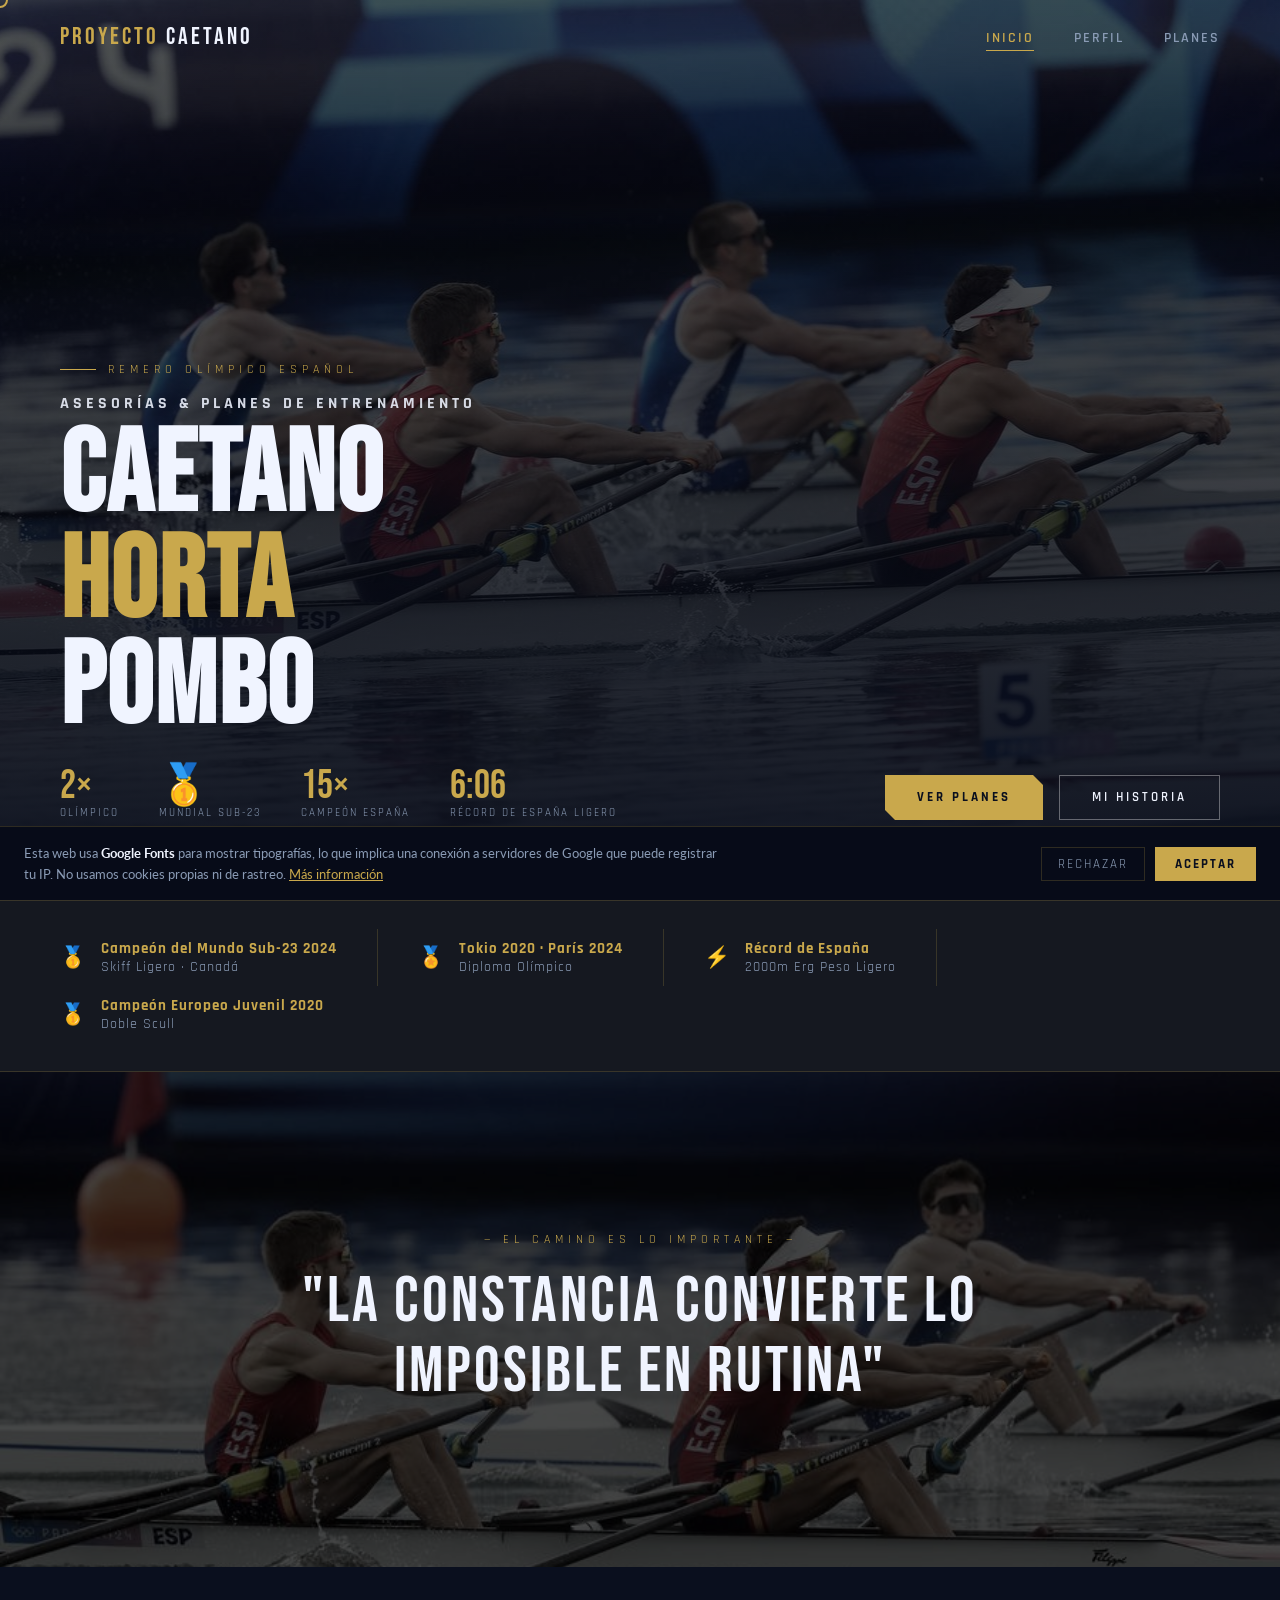
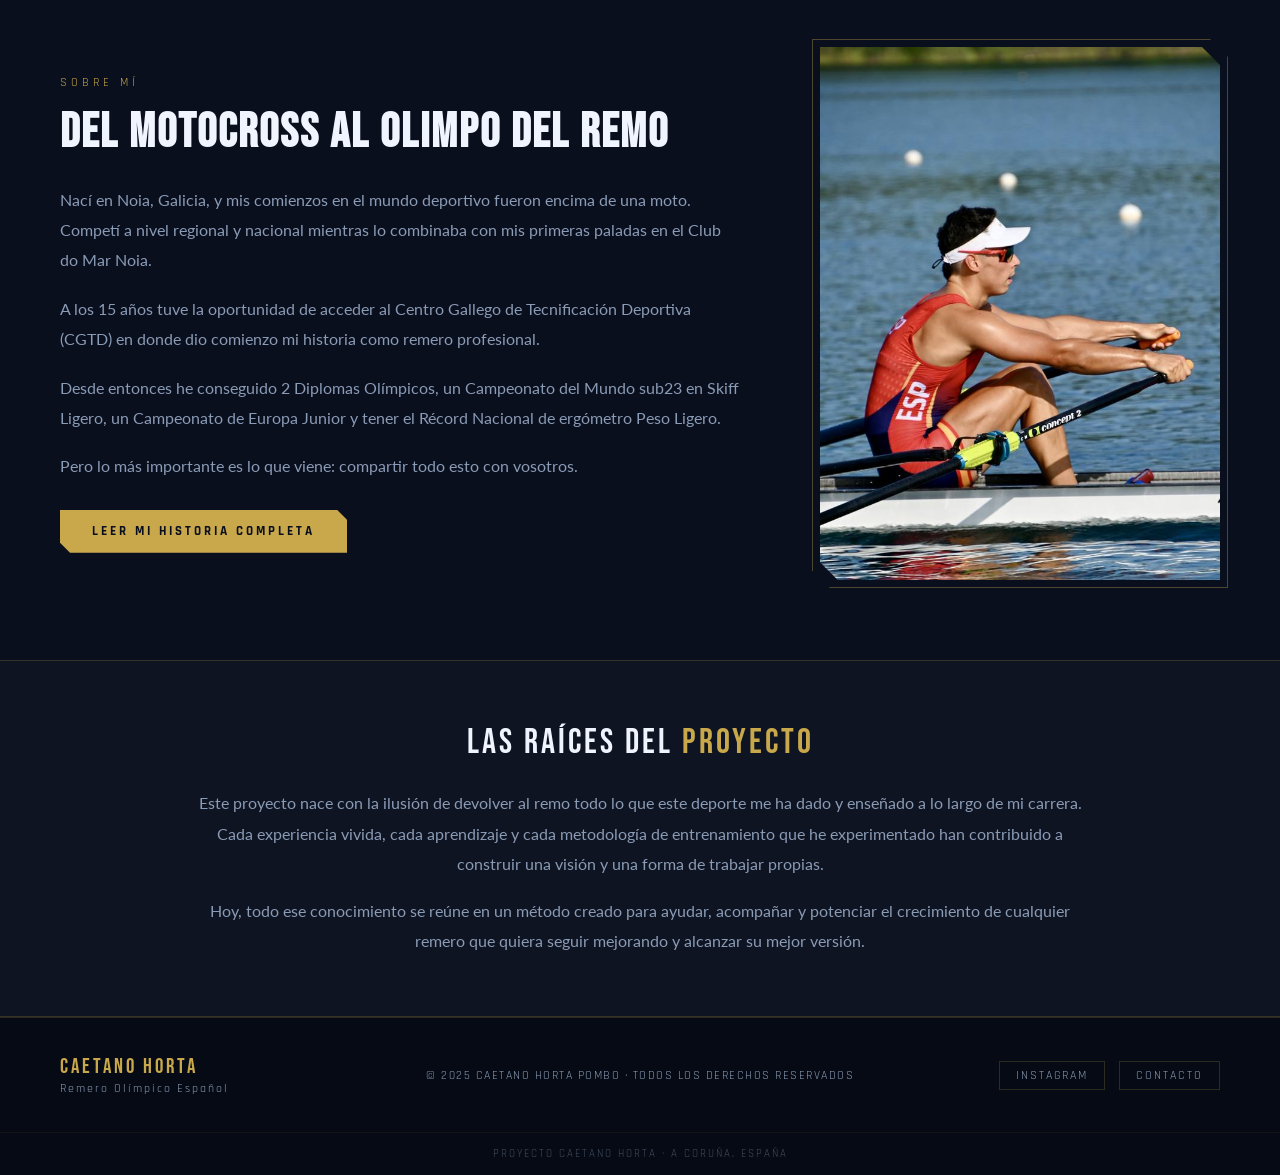
==== index.html @ f9404005 ""listo"" ====
<!DOCTYPE html>
<html lang="es">
<head>
<meta charset="UTF-8">
<meta name="viewport" content="width=device-width, initial-scale=1.0">
<title>Caetano Horta Pombo | Remero Olímpico</title>
<meta name="description" content="Caetano Horta Pombo, remero olímpico. Asesorías técnicas y planes de entrenamiento de remo personalizados, adaptados a tu nivel y a tus objetivos.">
<!-- ICONO / FAVICON -->
<link rel="icon" type="image/png" sizes="512x512" href="/icono.png">
<link rel="icon" type="image/png" sizes="64x64" href="[data-uri]">
<link rel="apple-touch-icon" sizes="180x180" href="[data-uri]">
<meta name="theme-color" content="#0a0f1e">
<!-- Vista previa al compartir el enlace (WhatsApp, Instagram, etc.) -->
<meta property="og:type" content="website">
<meta property="og:title" content="Caetano Horta Pombo | Remero Olímpico">
<meta property="og:description" content="Caetano Horta Pombo, remero olímpico. Asesorías técnicas y planes de entrenamiento de remo personalizados, adaptados a tu nivel y a tus objetivos.">
<meta property="og:url" content="https://proyectocaetano.com/">
<meta property="og:image" content="https://proyectocaetano.com/icono.png">
<meta name="twitter:card" content="summary">
<meta name="twitter:image" content="https://proyectocaetano.com/icono.png">
<link href="https://fonts.googleapis.com/css2?family=Bebas+Neue&family=Rajdhani:wght@300;400;500;600;700&family=Lato:wght@300;400;700&display=swap" rel="stylesheet">
<style>
  :root {
    --navy: #0a0f1e;
    --gold: #c9a84c;
    --gold-light: #e8c97a;
    --white: #f0f4ff;
    --muted: #8a9bb5;
    --card: rgba(255,255,255,0.04);
    --border: rgba(201,168,76,0.2);
  }
  * { margin:0; padding:0; box-sizing:border-box; }
  html { scroll-behavior:smooth; }
  body { background:var(--navy); color:var(--white); font-family:'Lato',sans-serif; overflow-x:hidden; cursor:none; }

   /* ── cursor ── */
  #cursor {
    width:16px; height:16px;
    border:2px solid var(--gold); border-radius:50%;
    position:fixed; top:0; left:0; pointer-events:none;
    transition:transform .15s ease; z-index:9999;
    transform:translate(-50%,-50%);
  }

  /* ══ NAV ══ */ 
  nav {
    position:fixed; top:0; width:100%; z-index:1000;
    padding:22px 60px;
    display:flex; align-items:center; justify-content:space-between ;
    background:transparent;
    transition:background .4s, padding .3s;
  }
  nav.scrolled {
    background:rgba(10,15,30,.97);
    padding:14px 60px;
    border-bottom:1px solid var(--border);
    backdrop-filter:blur(10px);
  }
  .logo {
    font-family:'Bebas Neue',sans-serif; font-size:1.5rem;
    letter-spacing:3px; color:var(--gold); text-decoration:none; cursor:none;
  }
  .logo span { color:var(--white); }

  /* desktop links */
  .nav-links { display:flex; gap:40px; list-style:none; }
  .nav-links a {
    color:var(--muted); text-decoration:none;
    font-family:'Rajdhani',sans-serif; font-size:.85rem;
    font-weight:600; letter-spacing:2px; text-transform:uppercase;
    transition:color .3s; position:relative; cursor:none;
  }
  .nav-links a::after {
    content:''; position:absolute; bottom:-4px; left:0;
    width:0; height:1px; background:var(--gold); transition:width .3s;
  }
  .nav-links a:hover, .nav-links a.active { color:var(--gold); }
  .nav-links a:hover::after, .nav-links a.active::after { width:100%; }

  /* hamburger button */
  .hamburger {
    display:none; flex-direction:column; gap:5px;
    background:none; border:2px solid rgba(201,168,76,.4); border-radius:8px;
    cursor:pointer; padding:8px 9px; z-index:1001; transition:border-color .3s;
  }
  .hamburger:active { border-color:var(--gold); }
  .hamburger span {
    display:block; width:22px; height:2px;
    background:var(--gold); border-radius:2px;
    transition:all .3s ease;
  }
  .hamburger.open span:nth-child(1) { transform:rotate(45deg) translate(5px,5px); }
  .hamburger.open span:nth-child(2) { opacity:0; }
  .hamburger.open span:nth-child(3) { transform:rotate(-45deg) translate(5px,-5px); }

  /* mobile menu */
  /* mobile menu — slides in from right */
  .mobile-menu {
    display:block;
    position:fixed; top:0; right:0; bottom:0; width:75%; max-width:300px;
    z-index:999; background:rgba(8,12,24,.98); backdrop-filter:blur(12px);
    padding:90px 36px 40px;
    transform:translateX(100%); transition:transform .35s cubic-bezier(.4,0,.2,1);
    border-left:1px solid var(--border);
    display:flex; flex-direction:column; align-items:flex-start; justify-content:center; gap:10px;
  }
  .mobile-menu.open { transform:translateX(0); }
  .mobile-overlay {
    display:none; position:fixed; inset:0; z-index:998;
    background:rgba(0,0,0,.55); backdrop-filter:blur(2px);
  }
  .mobile-overlay.open { display:block; }
  .mobile-menu a {
    color:var(--muted); text-decoration:none;
    font-family:"Bebas Neue",sans-serif; font-size:2rem;
    letter-spacing:4px; transition:color .2s, transform .2s; cursor:auto;
    border-bottom:1px solid var(--border); width:100%; padding:14px 0;
  }
  .mobile-menu a:hover, .mobile-menu a.active { color:var(--gold); transform:translateX(6px); }
  /* ── PAGES ── */
  .page { display:none; }
  .page.active { display:block; }

  /* ══ HOME ══ */
  .hero-section {
    height:100vh; min-height:600px; position:relative;
    display:flex; align-items:flex-end; overflow:hidden;
  }
  .hero-bg {
    position:absolute; inset:0;
    background-image:url('[data-uri]');
    background-size:cover; background-position:center 40%;
    filter:brightness(.38) saturate(.7);
    animation:slow-zoom 18s ease-in-out infinite alternate;
  }
  @keyframes slow-zoom {
    from { transform:scale(1); } to { transform:scale(1.06); }
  }
  .hero-overlay {
    position:absolute; inset:0;
    background:linear-gradient(to top,rgba(10,15,30,.95) 0%,rgba(10,15,30,.35) 55%,rgba(10,15,30,.15) 100%);
  }
  .hero-content {
    position:relative; z-index:2; padding:0 60px 80px; width:100%;
    animation:fade-up 1s ease both;
  }
  @keyframes fade-up {
    from { opacity:0; transform:translateY(40px); } to { opacity:1; transform:translateY(0); }
  }
  .hero-label {
    font-family:'Rajdhani',sans-serif; font-size:.75rem;
    letter-spacing:5px; color:var(--gold); text-transform:uppercase;
    margin-bottom:16px; display:flex; align-items:center; gap:12px;
  }
  .hero-label::before { content:''; display:inline-block; width:36px; height:1px; background:var(--gold); }
  .hero-service-tag { font-family:'Rajdhani',sans-serif; font-size:1rem; letter-spacing:4px; color:var(--white); text-transform:uppercase; font-weight:700; margin-bottom:10px; opacity:.88; display:block; }
  h1.hero-name {
    font-family:'Bebas Neue',sans-serif;
    font-size:clamp(3.5rem,9vw,8rem); line-height:.92;
    letter-spacing:2px; color:var(--white); margin-bottom:24px;
  }
  h1.hero-name .gold { color:var(--gold); }
  .hero-bottom {
    display:flex; align-items:flex-end; justify-content:space-between;
    flex-wrap:wrap; gap:30px;
  }
  .hero-stats { display:flex; gap:40px; flex-wrap:wrap; }
  .stat-item { text-align:left; }
  .stat-num { font-family:'Bebas Neue',sans-serif; font-size:2.5rem; color:var(--gold); line-height:1; }
  .stat-label { font-family:'Rajdhani',sans-serif; font-size:.7rem; letter-spacing:2px; color:var(--muted); text-transform:uppercase; }
  .hero-btns { display:flex; gap:16px; flex-shrink:0; animation:fade-up 1s ease .3s both; }

  .btn-primary {
    background:var(--gold); color:var(--navy); padding:13px 32px;
    font-family:'Rajdhani',sans-serif; font-size:.82rem; font-weight:700;
    letter-spacing:3px; text-transform:uppercase; border:none; cursor:none;
    transition:all .3s;
    clip-path:polygon(0 0,calc(100% - 10px) 0,100% 10px,100% 100%,10px 100%,0 calc(100% - 10px));
  }
  .btn-primary:hover { background:var(--gold-light); transform:translateY(-2px); }
  .btn-outline {
    background:transparent; color:var(--white); padding:13px 32px;
    font-family:'Rajdhani',sans-serif; font-size:.82rem; font-weight:600;
    letter-spacing:3px; text-transform:uppercase;
    border:1px solid rgba(255,255,255,.35); cursor:none; transition:all .3s;
  }
  .btn-outline:hover { border-color:var(--gold); color:var(--gold); }

  /* highlights */
  .highlights {
    background:rgba(201,168,76,.06);
    border-top:1px solid var(--border); border-bottom:1px solid var(--border);
    padding:28px 60px; display:flex; flex-wrap:wrap;
  }
  .hl-item {
    display:flex; align-items:center; gap:14px;
    font-family:'Rajdhani',sans-serif; font-size:.88rem;
    letter-spacing:1px; color:var(--muted);
    padding:10px 40px 10px 0; border-right:1px solid var(--border);
    margin-right:40px; flex-shrink:0;
  }
  .hl-item:last-child { border-right:none; margin-right:0; padding-right:0; }
  .hl-icon { font-size:1.3rem; flex-shrink:0; }
  .hl-text strong { color:var(--gold); display:block; font-size:.95rem; font-weight:700; }

  /* quote */
  .quote-section {
    position:relative; height:55vh; min-height:300px; overflow:hidden;
    display:flex; align-items:center; justify-content:center;
  }
  .quote-bg {
    position:absolute; inset:0;
    background-image:url('[data-uri]');
    background-size:cover; background-position:center;
    filter:brightness(.28) saturate(.5);
  }
  .quote-content { position:relative; z-index:1; text-align:center; padding:40px; }
  .quote-label { font-family:'Rajdhani',sans-serif; font-size:.75rem; letter-spacing:5px; color:var(--gold); text-transform:uppercase; margin-bottom:20px; }
  .quote-text { font-family:'Bebas Neue',sans-serif; font-size:clamp(1.8rem,5vw,4rem); letter-spacing:3px; max-width:800px; line-height:1.1; }

  /* intro */
  .intro-section {
    padding:80px 60px;
    display:grid; grid-template-columns:1fr 400px; gap:80px; align-items:center;
  }
  .intro-text .section-eyebrow { font-family:'Rajdhani',sans-serif; font-size:.75rem; letter-spacing:4px; color:var(--gold); text-transform:uppercase; margin-bottom:14px; }
  .intro-text h2 { font-family:'Bebas Neue',sans-serif; font-size:clamp(2rem,4vw,3rem); letter-spacing:2px; margin-bottom:24px; }
  .intro-text p { font-size:1rem; color:var(--muted); line-height:1.9; margin-bottom:18px; }
  .intro-img { position:relative; }
  .intro-img img {
    width:100%; aspect-ratio:3/4; object-fit:cover; object-position:top;
    clip-path:polygon(0 0,calc(100% - 18px) 0,100% 18px,100% 100%,18px 100%,0 calc(100% - 18px));
    display:block;
  }
  .intro-img::after {
    content:''; position:absolute; inset:-8px;
    border:1px solid rgba(201,168,76,.35);
    clip-path:polygon(0 0,calc(100% - 18px) 0,100% 18px,100% 100%,18px 100%,0 calc(100% - 18px));
    z-index:-1;
  }

  /* footer */
  footer { background:#060a14; border-top:1px solid var(--border); }
  .footer-inner {
    display:grid; grid-template-columns:1fr auto 1fr; align-items:center;
    padding:36px 60px; gap:20px;
  }
  .footer-logo { font-family:'Bebas Neue',sans-serif; font-size:1.3rem; letter-spacing:3px; color:var(--gold); }
  .footer-logo span { color:var(--muted); font-size:.72rem; display:block; letter-spacing:2px; font-family:'Rajdhani',sans-serif; margin-top:2px; }
  .footer-copy { font-family:'Rajdhani',sans-serif; font-size:.78rem; letter-spacing:1.5px; color:var(--muted); text-transform:uppercase; text-align:center; }
  .footer-social { display:flex; gap:14px; justify-content:flex-end; }
  .footer-social a {
    color:var(--muted); text-decoration:none; font-family:'Rajdhani',sans-serif;
    font-size:.75rem; letter-spacing:2px; text-transform:uppercase; transition:color .3s;
    cursor:none; border:1px solid var(--border); padding:6px 16px;
  }
  .footer-social a:hover { color:var(--gold); border-color:var(--gold); }
  .footer-bottom {
    border-top:1px solid rgba(201,168,76,.06); padding:14px 60px;
    text-align:center; font-family:'Rajdhani',sans-serif; font-size:.7rem;
    letter-spacing:2px; color:rgba(138,155,181,.45); text-transform:uppercase;
  }

  /* ══ PROFILE ══ */
  #profile { padding:110px 60px 80px; min-height:100vh; }
  .page-header {
    margin-bottom:60px; border-bottom:1px solid var(--border);
    padding-bottom:30px; display:flex; align-items:flex-end; justify-content:space-between;
  }
  .page-title { font-family:'Bebas Neue',sans-serif; font-size:clamp(2.5rem,6vw,4.5rem); letter-spacing:4px; line-height:1; }
  .page-title .gold { color:var(--gold); }
  .page-sub { font-family:'Rajdhani',sans-serif; font-size:.78rem; letter-spacing:3px; color:var(--muted); text-transform:uppercase; }

  .profile-grid { display:grid; grid-template-columns:360px 1fr; gap:60px; margin-bottom:80px; align-items:start; }
  .profile-img-wrap { position:relative; }
  .profile-img {
    width:100%; object-fit:cover; object-position:top; display:block;
    clip-path:polygon(0 0,calc(100% - 20px) 0,100% 20px,100% 100%,20px 100%,0 calc(100% - 20px));
  }
  .profile-img-wrap::after {
    content:''; position:absolute; inset:-8px;
    border:1px solid rgba(201,168,76,.3);
    clip-path:polygon(0 0,calc(100% - 20px) 0,100% 20px,100% 100%,20px 100%,0 calc(100% - 20px));
    z-index:-1;
  }
  .info-name { font-family:'Bebas Neue',sans-serif; font-size:2.5rem; letter-spacing:3px; margin-bottom:4px; }
  .info-origin { font-family:'Rajdhani',sans-serif; font-size:.82rem; letter-spacing:3px; color:var(--gold); text-transform:uppercase; margin-bottom:28px; }
  .info-bio { font-size:1rem; color:var(--muted); line-height:1.9; margin-bottom:28px; }
  .info-bio p { margin-bottom:14px; }
  .info-tags { display:flex; flex-wrap:wrap; gap:8px; }
  .tag { background:var(--card); border:1px solid var(--border); padding:5px 14px; font-family:'Rajdhani',sans-serif; font-size:.75rem; letter-spacing:2px; color:var(--gold); text-transform:uppercase; }

  /* section headers */
  .section-title { font-family:'Bebas Neue',sans-serif; font-size:2.2rem; letter-spacing:3px; margin-bottom:4px; }
  .section-sub { font-family:'Rajdhani',sans-serif; font-size:.78rem; letter-spacing:3px; color:var(--muted); text-transform:uppercase; margin-bottom:36px; }

  /* logros */
  .logros-grid { display:grid; grid-template-columns:repeat(3,1fr); gap:18px; margin-bottom:80px; }
  .logro-card {
    background:var(--card); border:1px solid var(--border);
    padding:28px 22px; position:relative; overflow:hidden; transition:all .35s;
  }
  .logro-card::before {
    content:''; position:absolute; top:0; left:0; width:3px; height:0;
    background:var(--gold); transition:height .35s;
  }
  .logro-card:hover::before { height:100%; }
  .logro-card:hover { border-color:rgba(201,168,76,.5); transform:translateY(-4px); }
  .logro-year {
    font-family:'Rajdhani',sans-serif; font-size:.72rem;
    letter-spacing:3px; color:var(--gold); text-transform:uppercase; margin-bottom:8px;
    min-height:1rem;
  }
  .logro-medal { font-size:1.8rem; margin-bottom:10px; }
  .logro-title { font-family:'Rajdhani',sans-serif; font-size:1rem; font-weight:700; color:var(--white); margin-bottom:6px; }
  .logro-desc { font-size:.83rem; color:var(--muted); line-height:1.6; }

  /* gallery */
  .gallery { display:grid; grid-template-columns:1.6fr 1fr 1fr; grid-auto-rows:260px; gap:10px; margin-bottom:80px; }
  .gallery-item { overflow:hidden; }
  .gallery-item img { width:100%; height:100%; object-fit:cover; filter:grayscale(15%); transition:filter .4s,transform .5s; }
  .gallery-item img:hover { filter:grayscale(0%); transform:scale(1.04); }
  .gallery-main { grid-row:span 2; }

  /* timeline */
  .timeline { position:relative; padding-left:40px; margin-bottom:80px; }
  .timeline::before {
    content:''; position:absolute; top:0; left:10px; bottom:0;
    width:1px; background:linear-gradient(to bottom,var(--gold),transparent);
  }
  .tl-item { position:relative; margin-bottom:48px; }
  .tl-item::before {
    content:''; position:absolute; left:-36px; top:5px;
    width:12px; height:12px; border:2px solid var(--gold);
    border-radius:50%; background:var(--navy);
  }
  .tl-year { font-family:'Bebas Neue',sans-serif; font-size:1rem; letter-spacing:3px; color:var(--gold); margin-bottom:4px; }
  .tl-title { font-family:'Rajdhani',sans-serif; font-size:1.1rem; font-weight:700; color:var(--white); margin-bottom:8px; }
  .tl-text { font-size:.92rem; color:var(--muted); line-height:1.8; max-width:680px; }

  /* ══ PLANES ══ */
  #planes { padding:110px 60px 80px; min-height:100vh; }
  .planes-intro { max-width:680px; margin-bottom:60px; }
  .planes-intro p { font-size:1rem; color:var(--muted); line-height:1.9; }
  .planes-grid { display:grid; grid-template-columns:repeat(3,1fr); gap:24px; margin-bottom:80px; align-items:stretch; }
  .plan-card {
    background:var(--card); border:1px solid var(--border);
    padding:38px 28px; position:relative; transition:all .35s;
    display:flex; flex-direction:column;
  }
  .plan-card.featured {
    background:linear-gradient(135deg,rgba(201,168,76,.1),rgba(201,168,76,.03));
    border-color:var(--gold);
  }
  .plan-card:hover { transform:translateY(-6px); border-color:rgba(201,168,76,.55); }
  .plan-card.featured:hover { transform:translateY(-6px); }
  .plan-badge {
    position:absolute; top:18px; right:18px; background:var(--gold); color:var(--navy);
    font-family:'Rajdhani',sans-serif; font-size:.62rem; font-weight:700;
    letter-spacing:2px; padding:3px 10px; text-transform:uppercase;
  }
  .plan-name { font-family:'Rajdhani',sans-serif; font-size:.75rem; letter-spacing:4px; color:var(--muted); text-transform:uppercase; margin-bottom:10px; }
  .plan-price { font-family:'Bebas Neue',sans-serif; font-size:4rem; color:var(--gold); line-height:1; margin-bottom:2px; }
  .plan-price sup { font-size:1.3rem; vertical-align:super; }
  .plan-period { font-family:'Rajdhani',sans-serif; font-size:.75rem; letter-spacing:2px; color:var(--muted); text-transform:uppercase; margin-bottom:28px; }
  .plan-divider { width:100%; height:1px; background:var(--border); margin-bottom:28px; }
  .plan-features { list-style:none; margin-bottom:36px; flex:1; }
  .plan-features li { display:flex; gap:10px; font-size:.9rem; color:var(--muted); margin-bottom:14px; align-items:flex-start; line-height:1.5; }
  .plan-features li::before { content:'✦'; color:var(--gold); font-size:.55rem; margin-top:5px; flex-shrink:0; }
  .plan-btn {
    display:block; text-align:center; padding:13px;
    font-family:'Rajdhani',sans-serif; font-size:.82rem; font-weight:700;
    letter-spacing:3px; text-transform:uppercase; text-decoration:none;
    cursor:none; transition:all .3s; border:none; width:100%;
  }
  .plan-btn-outline { border:1px solid rgba(201,168,76,.4); color:var(--gold); background:transparent; }
  .plan-btn-outline:hover { background:rgba(201,168,76,.1); }
  .plan-btn-filled { background:var(--gold); color:var(--navy); border:1px solid var(--gold); }
  .plan-btn-filled:hover { background:var(--gold-light); }

  /* faq */
  .faq-grid { display:grid; grid-template-columns:1fr 1fr; gap:20px; margin-bottom:70px; }
  .faq-item { background:var(--card); border:1px solid var(--border); padding:26px; }
  .faq-q { font-family:'Rajdhani',sans-serif; font-size:.95rem; font-weight:700; color:var(--gold); margin-bottom:10px; }
  .faq-a { font-size:.88rem; color:var(--muted); line-height:1.7; }

  /* cta */
  .cta-section {
    background:linear-gradient(135deg,rgba(201,168,76,.07),rgba(201,168,76,.01));
    border:1px solid var(--border); padding:56px 60px; text-align:center;
    position:relative; overflow:hidden;
  }
  .cta-section::before {
    content:'CAETANO'; position:absolute;
    font-family:'Bebas Neue',sans-serif; font-size:9rem;
    color:rgba(201,168,76,.04); top:50%; left:50%;
    transform:translate(-50%,-50%); white-space:nowrap;
    letter-spacing:10px; pointer-events:none;
  }
  .cta-section h2 { font-family:'Bebas Neue',sans-serif; font-size:2.8rem; letter-spacing:4px; margin-bottom:14px; position:relative; }
  .cta-section p { font-size:.98rem; color:var(--muted); max-width:480px; margin:0 auto 28px; line-height:1.8; position:relative; }
  .cta-email { font-family:'Bebas Neue',sans-serif; font-size:1.4rem; letter-spacing:3px; color:var(--gold); text-decoration:none; display:inline-block; margin-bottom:28px; transition:color .3s; cursor:none; position:relative; }
  .cta-email:hover { color:var(--gold-light); }

  /* formulario de contacto */
  .form-contacto { max-width:520px; margin:30px auto 0; display:flex; flex-direction:column; gap:18px; text-align:left; position:relative; }
  .form-label { display:block; font-family:'Rajdhani',sans-serif; font-size:.76rem; font-weight:700; letter-spacing:2px; text-transform:uppercase; color:var(--gold); margin-bottom:7px; }
  .form-input { width:100%; background:var(--card); border:1px solid var(--border); color:var(--white); padding:13px 15px; font-family:'Rajdhani',sans-serif; font-size:1rem; }
  .form-input:focus { outline:none; border-color:var(--gold); }
  .form-input::placeholder { color:rgba(138,155,181,.75); }
  /* sin flechitas en los campos numericos (edad, peso, altura) */
  .form-input[type=number]::-webkit-outer-spin-button,
  .form-input[type=number]::-webkit-inner-spin-button { -webkit-appearance:none; appearance:none; margin:0; }
  .form-input[type=number] { -moz-appearance:textfield; appearance:textfield; }
  select.form-input option { background:var(--navy); color:var(--white); }
  textarea.form-input { resize:vertical; line-height:1.6; }
  .form-row { display:flex; gap:12px; }
  .form-row > div { flex:1; }
  .form-consent { display:flex; align-items:flex-start; gap:10px; font-size:.8rem; color:var(--muted); line-height:1.6; }
  .form-consent input { width:16px; height:16px; margin-top:3px; flex-shrink:0; accent-color:var(--gold); }
  .form-consent a { color:var(--gold); text-decoration:underline; cursor:pointer; }
  .form-gracias { display:none; max-width:520px; margin:30px auto 0; padding:34px 28px; background:var(--card); border:1px solid var(--gold); text-align:center; position:relative; }
  .form-gracias .gracias-icon { font-size:2.2rem; color:var(--gold); margin-bottom:14px; }
  .form-gracias p { font-family:'Rajdhani',sans-serif; font-size:1.05rem; color:var(--white); line-height:1.7; margin:0 auto; max-width:100%; }
  .form-error { display:none; font-size:.85rem; color:#e8896a; line-height:1.6; }

  /* ══ RESPONSIVE ══ */
  @media (max-width:768px) {
    /* NAV */
    nav { padding:14px 20px !important; }
    .nav-links { display:none; }
    .hamburger { display:flex; }

    /* HERO */
    .hero-section { min-height:100svh; }
    .hero-content { padding:0 20px 50px; }
    .hero-label { font-size:.68rem; letter-spacing:3px; }
    .hero-name { font-size:clamp(2.8rem,13vw,5rem) !important; line-height:1; }
    .hero-stats { display:grid; grid-template-columns:1fr 1fr; gap:16px 20px; }
    .hero-bottom { flex-direction:column; align-items:flex-start; gap:28px; }
    .hero-btns { width:100%; display:flex; gap:10px; }
    .btn-primary, .btn-outline { flex:1; text-align:center; padding:13px 10px; font-size:.78rem; }
    .stat-num { font-size:2rem; }
    .stat-label { font-size:.62rem; letter-spacing:1.5px; }

    /* HIGHLIGHTS */
    .highlights { padding:18px 20px; flex-direction:column; }
    .hl-item { border-right:none; border-bottom:1px solid var(--border); padding:13px 0; margin:0; }
    .hl-item:last-child { border-bottom:none; }
    .hl-text strong { font-size:.9rem; }
    .hl-text { font-size:.8rem; }

    /* QUOTE */
    .quote-section { padding:48px 20px; }
    .quote-content { padding:20px; }
    .quote-text { font-size:clamp(1.4rem,7vw,2.2rem); }

    /* INTRO */
    .intro-section { grid-template-columns:1fr; padding:44px 20px; gap:0; }
    .intro-img { display:none; }
    .intro-text h2 { font-size:clamp(1.6rem,8vw,2.5rem); }
    .intro-text p { font-size:.92rem; }

    /* FILOSOFIA (inline grid override) */
    .filosofia-section { padding:36px 20px !important; }
    .filosofia-section [style*="grid-template-columns:1fr 1fr"] { grid-template-columns:1fr !important; }

    /* SECTIONS GENERAL */
    .section-title { font-size:1.7rem; }
    #profile, #planes { padding:86px 20px 50px; }
    .page-header { flex-direction:column; align-items:flex-start; gap:6px; margin-bottom:28px; }

    /* PROFILE */
    .profile-grid { grid-template-columns:1fr; gap:20px; }
    .profile-img-wrap { display:none; }
    .info-name { font-size:2rem; letter-spacing:2px; }
    .info-bio p { font-size:.9rem; line-height:1.8; }
    .info-tags { gap:6px; }
    .tag { font-size:.68rem; padding:4px 10px; letter-spacing:1px; }

    /* LOGROS */
    .logros-grid { grid-template-columns:1fr; gap:10px; }
    .logro-card { padding:18px; }
    .logro-title { font-size:.9rem; }

    /* GALLERY */
    .gallery { grid-template-columns:1fr 1fr; grid-auto-rows:180px; gap:8px; }
    .gallery-item { height:auto; grid-row:span 1 !important; }
    .gallery-main { grid-row:span 1 !important; grid-column:span 2; }
    .filosofia-planes-grid { grid-template-columns:1fr !important; }
    .hero-service-tag { font-size:.72rem; letter-spacing:2px; }

    /* TIMELINE */
    .timeline { padding-left:20px; margin-bottom:50px; }
    .tl-year { font-size:.7rem; }
    .tl-title { font-size:1.1rem; }
    .tl-text { font-size:.85rem; }

    /* PLANES */
    .planes-grid { grid-template-columns:1fr; gap:14px; }
    .plan-card { padding:24px 20px; }
    .plan-card.featured { transform:none; }
    .plan-price { font-size:3rem; }

    /* OTROS SERVICIOS */
    .otros-servicios { padding:24px 20px !important; margin-top:24px !important; }

    /* FAQ */
    .faq-grid { grid-template-columns:1fr; }
    .faq-item { padding:18px; }
    .faq-q { font-size:.9rem; }
    .faq-a { font-size:.85rem; }

    /* CTA */
    .cta-section { padding:36px 20px; }
    .cta-section h2 { font-size:2rem; }
    .cta-email { font-size:1rem; }
    .form-row { flex-direction:column; gap:18px; }
    .form-gracias { padding:28px 20px; }

    /* FOOTER */
    .footer-inner { grid-template-columns:1fr; text-align:center; padding:28px 20px; gap:14px; }
    .footer-social { justify-content:center; flex-wrap:wrap; }
    .footer-bottom { padding:12px 20px; font-size:.7rem; }
  }

  @media (max-width:400px) {
    .hero-btns { flex-direction:column; }
    .btn-primary, .btn-outline { flex:none; width:100%; }
    .hero-name { font-size:clamp(2.4rem,14vw,3.5rem) !important; }
    .stat-num { font-size:1.7rem; }
  }

  @media (hover: none), (pointer: coarse) {
    body, .logo, .nav-links a, .mobile-menu a, .btn-primary, .btn-outline, .plan-btn, .cta-email { cursor: auto !important; }
    #cursor { display: none !important; }
  }

  /* ── COOKIE BANNER ── */
  #cookie-banner {
    position:fixed; bottom:0; left:0; right:0; z-index:9000;
    background:rgba(8,12,24,.97); border-top:1px solid var(--border);
    backdrop-filter:blur(10px);
    padding:16px 24px; display:flex; align-items:center;
    justify-content:space-between; gap:16px; flex-wrap:wrap;
    transform:translateY(100%); transition:transform .4s ease;
  }
  #cookie-banner.visible { transform:translateY(0); }
  #cookie-banner p { font-size:.8rem; color:var(--muted); margin:0; line-height:1.6; max-width:700px; }
  #cookie-banner a { color:var(--gold); text-decoration:underline; }
  #cookie-banner-btns { display:flex; gap:10px; flex-shrink:0; }
  .cookie-btn-accept {
    background:var(--gold); color:var(--navy);
    border:none; padding:8px 20px; font-family:'Rajdhani',sans-serif;
    font-weight:700; font-size:.8rem; letter-spacing:2px;
    text-transform:uppercase; cursor:pointer;
  }
  .cookie-btn-reject {
    background:transparent; color:var(--muted);
    border:1px solid var(--border); padding:8px 16px;
    font-family:'Rajdhani',sans-serif; font-size:.8rem;
    letter-spacing:2px; text-transform:uppercase; cursor:pointer;
  }
  .cookie-btn-reject:hover { color:var(--white); }

  /* ── LEGAL PAGES ── */
  .legal-page { max-width:800px; margin:0 auto; padding:110px 24px 80px; }
  .legal-page h1 { font-family:'Bebas Neue',sans-serif; font-size:2.5rem; letter-spacing:3px; color:var(--white); margin-bottom:6px; }
  .legal-page .legal-date { font-family:'Rajdhani',sans-serif; font-size:.75rem; letter-spacing:2px; color:var(--muted); text-transform:uppercase; margin-bottom:40px; }
  .legal-page h2 { font-family:'Rajdhani',sans-serif; font-size:1rem; font-weight:700; letter-spacing:2px; color:var(--gold); text-transform:uppercase; margin:32px 0 10px; }
  .legal-page p, .legal-page li { font-size:.92rem; color:var(--muted); line-height:1.9; margin-bottom:10px; }
  .legal-page ul { padding-left:20px; margin-bottom:14px; }
  .legal-page a { color:var(--gold); }
  .legal-back { display:inline-flex; align-items:center; gap:8px; font-family:'Rajdhani',sans-serif; font-size:.8rem; letter-spacing:2px; color:var(--muted); text-transform:uppercase; cursor:pointer; margin-bottom:32px; background:none; border:none; padding:0; }
  .legal-back:hover { color:var(--gold); }
  @media(max-width:768px){ .legal-page { padding:90px 20px 60px; } }

  /* FOOTER LEGAL LINKS */
  .footer-legal { display:flex; gap:20px; justify-content:center; flex-wrap:wrap; padding:14px 24px; border-top:1px solid var(--border); }
  .footer-legal a { font-family:'Rajdhani',sans-serif; font-size:.72rem; letter-spacing:1.5px; color:var(--muted); text-transform:uppercase; text-decoration:none; }
  .footer-legal a:hover { color:var(--gold); }

</style>
</head>
<body>

<div id="cursor"></div>

<div id="cookie-banner">
  <p>Esta web usa <strong style="color:var(--white)">Google Fonts</strong> para mostrar tipografías, lo que implica una conexión a servidores de Google que puede registrar tu IP. No usamos cookies propias ni de rastreo. <a href="#" onclick="showPage('cookies-page');closeCookieBanner();return false;">Más información</a></p>
  <div id="cookie-banner-btns">
    <button class="cookie-btn-reject" onclick="closeCookieBanner()">Rechazar</button>
    <button class="cookie-btn-accept" onclick="acceptCookies()">Aceptar</button>
  </div>
</div>



<!-- MOBILE MENU -->
<div class="mobile-overlay" id="mobileOverlay" onclick="closeMobile()"></div>
<div class="mobile-menu" id="mobileMenu">
  <a href="#" onclick="showPage('home');closeMobile();return false;" id="mnav-home">Inicio</a>
  <a href="#" onclick="showPage('profile');closeMobile();return false;" id="mnav-profile">Perfil</a>
 <a href="#" onclick="showPage('planes');closeMobile();return false;" id="mnav-planes">Planes</a>
</div>

<nav id="navbar">
  <a href="#" class="logo" onclick="showPage('home');return false;">PROYECTO<span> CAETANO</span></a>
  <ul class="nav-links">
    <li><a href="#" onclick="showPage('home');return false;" id="nav-home" class="active">Inicio</a></li>
    <li><a href="#" onclick="showPage('profile');return false;" id="nav-profile">Perfil</a></li>
    <li><a href="#" onclick="showPage('planes');return false;" id="nav-planes">Planes</a></li>
  </ul>
  <button class="hamburger" id="hamburger" onclick="toggleMobile()" aria-label="Menú">
    <span></span><span></span><span></span>
  </button>
</nav>


<!-- ════════════════════ HOME ════════════════════ -->
<div id="home" class="page active">
  <section class="hero-section">
    <div class="hero-bg"></div>
    <div class="hero-overlay"></div>
    <div class="hero-content">
      <div class="hero-label">Remero Olímpico Español</div>
      <div class="hero-service-tag">Asesorías &amp; Planes de Entrenamiento</div>
      <h1 class="hero-name">CAETANO<br><span class="gold">HORTA</span><br>POMBO</h1>
      <div class="hero-bottom">
        <div class="hero-stats">
          <div class="stat-item"><div class="stat-num">2×</div><div class="stat-label">Olímpico</div></div>
          <div class="stat-item"><div class="stat-num">🥇</div><div class="stat-label">Mundial Sub-23</div></div>
          <div class="stat-item"><div class="stat-num">15×</div><div class="stat-label">Campeón España</div></div>
          <div class="stat-item"><div class="stat-num">6:06</div><div class="stat-label">Récord de España Ligero</div></div>
        </div>
        <div class="hero-btns">
          <button class="btn-primary" onclick="showPage('planes')">Ver Planes</button>
          <button class="btn-outline" onclick="showPage('profile')">Mi Historia</button>
        </div>
      </div>
    </div>
  </section>

  <div class="highlights">
    <div class="hl-item"><span class="hl-icon">🥇</span><div class="hl-text"><strong>Campeón del Mundo Sub-23 2024</strong>Skiff Ligero · Canadá</div></div>
    <div class="hl-item"><span class="hl-icon">🏅</span><div class="hl-text"><strong>Tokio 2020 · París 2024</strong>Diploma Olímpico</div></div>
    <div class="hl-item"><span class="hl-icon">⚡</span><div class="hl-text"><strong>Récord de España</strong>2000m Erg Peso Ligero</div></div>
    <div class="hl-item"><span class="hl-icon">🥇</span><div class="hl-text"><strong>Campeón Europeo Juvenil 2020</strong>Doble Scull</div></div>
  </div>

  <section class="quote-section">
    <div class="quote-bg"></div>
    <div class="quote-content">
      <div class="quote-label">— El camino es lo importante —</div>
      <div class="quote-text">"LA CONSTANCIA CONVIERTE LO IMPOSIBLE EN RUTINA"</div>
    </div>
  </section>

  <section class="intro-section">
    <div class="intro-text">
      <div class="section-eyebrow">Sobre mí</div>
      <h2>DEL MOTOCROSS AL OLIMPO DEL REMO</h2>
      <p>Nací en Noia, Galicia, y mis comienzos en el mundo deportivo fueron encima de una moto. Competí a nivel regional y nacional mientras lo combinaba con mis primeras paladas en el Club do Mar Noia.</p>
      <p>A los 15 años tuve la oportunidad de acceder al Centro Gallego de Tecnificación Deportiva (CGTD) en donde dio comienzo mi historia como remero profesional.</p>
      <p>Desde entonces he conseguido 2 Diplomas Olímpicos, un Campeonato del Mundo sub23 en Skiff Ligero, un Campeonato de Europa Junior y tener el Récord Nacional de ergómetro Peso Ligero.</p>
      <p>Pero lo más importante es lo que viene: compartir todo esto con vosotros.</p>
      <button class="btn-primary" onclick="showPage('profile')" style="margin-top:10px;">Leer mi historia completa</button>
    </div>
    <div class="intro-img">
      <img src="[data-uri]" alt="Caetano Horta remando">
    </div>
  </section>

  <section style="padding:60px 40px;background:rgba(255,255,255,0.02);border-top:1px solid var(--border);border-bottom:1px solid var(--border);">
    <div style="max-width:900px;margin:0 auto;text-align:center;">
      <div class="section-title">LAS RAÍCES DEL <span style="color:var(--gold)">PROYECTO</span></div>
      <p style="font-size:1rem;color:var(--muted);line-height:1.9;margin-top:24px;">Este proyecto nace con la ilusión de devolver al remo todo lo que este deporte me ha dado y enseñado a lo largo de mi carrera. Cada experiencia vivida, cada aprendizaje y cada metodología de entrenamiento que he experimentado han contribuido a construir una visión y una forma de trabajar propias.</p>
      <p style="font-size:1rem;color:var(--muted);line-height:1.9;margin-top:16px;">Hoy, todo ese conocimiento se reúne en un método creado para ayudar, acompañar y potenciar el crecimiento de cualquier remero que quiera seguir mejorando y alcanzar su mejor versión.</p>
    </div>
  </section>


</div>


<!-- ════════════════════ PROFILE ════════════════════ -->
<div id="profile" class="page">
  <section id="profile-content">
    <div class="page-header">
      <div class="page-title">MI <span class="gold">PERFIL</span></div>
      <div class="page-sub">Noia, Galicia · 2003</div>
    </div>

    <div class="profile-grid">
      <div class="profile-img-wrap">
        <img class="profile-img" src="[data-uri]" alt="Caetano Horta">
      </div>
      <div class="profile-info">
        <div class="info-name">CAETANO<br>HORTA POMBO</div>
        <div class="info-origin">📍 Noia, Galicia · Club do Mar Noia</div>
        <div class="info-bio">
          <p>Soy Caetano Horta Pombo, remero olímpico y técnico-asesor de remo. Nací en Noia en 2003 y mis primeras experiencias deportivas fueron sobre una moto. Competí a nivel regional y nacional en motocross mientras compaginaba esa pasión con mis primeros entrenamientos de remo.</p>
          <p>A los 15 años ingresé en el Centro Gallego de Tecnificación Deportiva (CGTD), una etapa clave en mi vida en la que dejé las motos para comenzar a profesionalizarme en el remo.</p>
          <p>En 2020 llegó mi primera gran actuación internacional al proclamarme Campeón de Europa Junior. Tan solo un año después, con 18 años, conseguí un Diploma Olímpico en Doble Scull Ligero en los Juegos Olímpicos de Tokyo 2020.</p>
          <p>A partir de ahí, ya consolidado en la embarcación absoluta, logré el Récord de España de Ergómetro Ligero (6:06), repetí Diploma Olímpico en París 2024 y conseguí varias medallas en Copas del Mundo.</p>
          <p>Mi etapa como peso ligero finalizó en el Campeonato del Mundo Sub-23 de Canadá, donde conseguí la medalla de oro en la modalidad individual (skiff).</p>
          <p>Desde 2025 formo parte del equipo pesado, con la mirada puesta en los próximos Juegos Olímpicos de Los Ángeles 2028. En 2026 estrené pareja en Doble Scull junto a Rodrigo Conde y conseguimos la plata en el Campeonato de Europa de Varese, mi primera medalla continental en categoría absoluta.</p>
          <p>Más allá de mi carrera deportiva, continúo formándome en diferentes áreas relacionadas con el deporte. Me apasiona el conocimiento, entender el porqué de las cosas y seguir aprendiendo constantemente. Gracias a todas esas experiencias, tanto deportivas como personales, he desarrollado un método propio que ahora quiero empezar a compartir contigo.</p>
        </div>
        <div class="info-tags">
          <div class="tag">Remo Olímpico</div>
          <div class="tag">Scull Ligero</div>
          <div class="tag">2× Olímpico</div>
          <div class="tag">Campeón Mundial Sub-23</div>
          <div class="tag">Récord Nacional</div>
          <div class="tag">Club do Mar Noia</div>
        </div>
      </div>
    </div>

    <!-- LOGROS -->
    <div class="section-title">PALMARÉS <span style="color:var(--gold)">& LOGROS</span></div>
    <div class="section-sub">Los hitos de una carrera que acaba de empezar</div>
    <div class="logros-grid">
      <div class="logro-card">
        <div class="logro-year">2026</div>
        <div class="logro-medal">🥈</div>
        <div class="logro-title">Subcampeón de Europa · Doble Scull</div>
        <div class="logro-desc">Plata en el Campeonato de Europa de Varese 2026 (Italia) en doble scull junto a Rodrigo Conde, con un tiempo de 6:06.22, a solo dos segundos del oro serbio y por delante de los croatas Sinković. Primera medalla continental absoluta y primer podio de la pareja gallega en su año de estreno.</div>
      </div>
      <div class="logro-card">
        <div class="logro-year">2025</div>
        <div class="logro-medal">🌍</div>
        <div class="logro-title">8.º del Mundo · Cuatro Scull</div>
        <div class="logro-desc">Mundial de Shanghai 2025 (China). Con Teixidor, Jofre y García, en una espectacular Final B donde conseguían un grandioso 2.º puesto (8.º del mundo). Prometedor arranque del nuevo ciclo olímpico.</div>
      </div>
      <div class="logro-card">
        <div class="logro-year">2024</div>
        <div class="logro-medal">🥇</div>
        <div class="logro-title">Campeón del Mundo Sub-23</div>
        <div class="logro-desc">Skiff · Mundial Sub-23 · Canadá. El mayor logro individual de su carrera hasta la fecha.</div>
      </div>
      <div class="logro-card">
        <div class="logro-year">2024</div>
        <div class="logro-medal">🏅</div>
        <div class="logro-title">Diploma Olímpico · París 2024</div>
        <div class="logro-desc">8.ª plaza en los JJOO de París en Doble Scull Ligero. Segunda participación olímpica.</div>
      </div>
      <div class="logro-card">
        <div class="logro-year">2024</div>
        <div class="logro-medal">🥇</div>
        <div class="logro-title">Medalla de Oro del Concello de Noia</div>
        <div class="logro-desc">Reconocimiento del municipio de Noia por su brillante trayectoria deportiva internacional.</div>
      </div>
      <div class="logro-card">
        <div class="logro-year">2023</div>
        <div class="logro-medal">⚡</div>
        <div class="logro-title">Récord de España Ergómetro</div>
        <div class="logro-desc">2000m en 6:06.9 sobre RowErg Concept2. El remero ligero más rápido de la historia nacional. Superó el récord anterior en 0,7 segundos.</div>
      </div>
      <div class="logro-card">
        <div class="logro-year">2023</div>
        <div class="logro-medal">🌍</div>
        <div class="logro-title">Clasificación Olímpica · Mundial Belgrado</div>
        <div class="logro-desc">5.º puesto en el Mundial de Belgrado 2023. Clasificación olímpica conseguida y mejor resultado hasta la fecha en un mundial absoluto.</div>
      </div>
      <div class="logro-card">
        <div class="logro-year">2021</div>
        <div class="logro-medal">🏅</div>
        <div class="logro-title">Diploma Olímpico · Tokio 2020</div>
        <div class="logro-desc">7.ª plaza en los JJOO de Tokio en Doble Scull Ligero junto a Manel Balasteguí. Con tan solo 18 años.</div>
      </div>
      <div class="logro-card">
        <div class="logro-year">2020</div>
        <div class="logro-medal">🥇</div>
        <div class="logro-title">Campeón Europeo Juvenil</div>
        <div class="logro-desc">Medalla de oro en el Campeonato Europeo Juvenil de Remo, prueba de Doble Scull.</div>
      </div>
      <div class="logro-card">
        <div class="logro-year"></div>
        <div class="logro-medal">🏆</div>
        <div class="logro-title">15× Campeón de España + World Cups</div>
        <div class="logro-desc">Quince títulos nacionales en diferentes categorías. Plata y bronce en Copa del Mundo internacional en varias temporadas.</div>
      </div>
    </div>

    <!-- GALERÍA -->
    <div class="section-title">GALERÍA</div>
    <div class="section-sub">En el agua, en la pista, en el podio</div>
        <div class="gallery">
      <div class="gallery-item gallery-main">
        <img src="[data-uri]" alt="París 2024 - celebración">
      </div>
      <div class="gallery-item"><img src="[data-uri]" alt="Competición europea"></div>
      <div class="gallery-item"><img src="[data-uri]" alt="Tokio 2021"></div>
      <div class="gallery-item"><img src="[data-uri]" alt="Equipo ESP"></div>
      <div class="gallery-item"><img src="[data-uri]" alt="Competición"></div>
      <div class="gallery-item" style="grid-row:span 2"><img style="object-position:top center" src="[data-uri]" alt="Caetano Horta Pombo" loading="lazy"></div>
      <div class="gallery-item"><img src="[data-uri]" alt="Caetano Horta Pombo" loading="lazy"></div>
      <div class="gallery-item"><img src="[data-uri]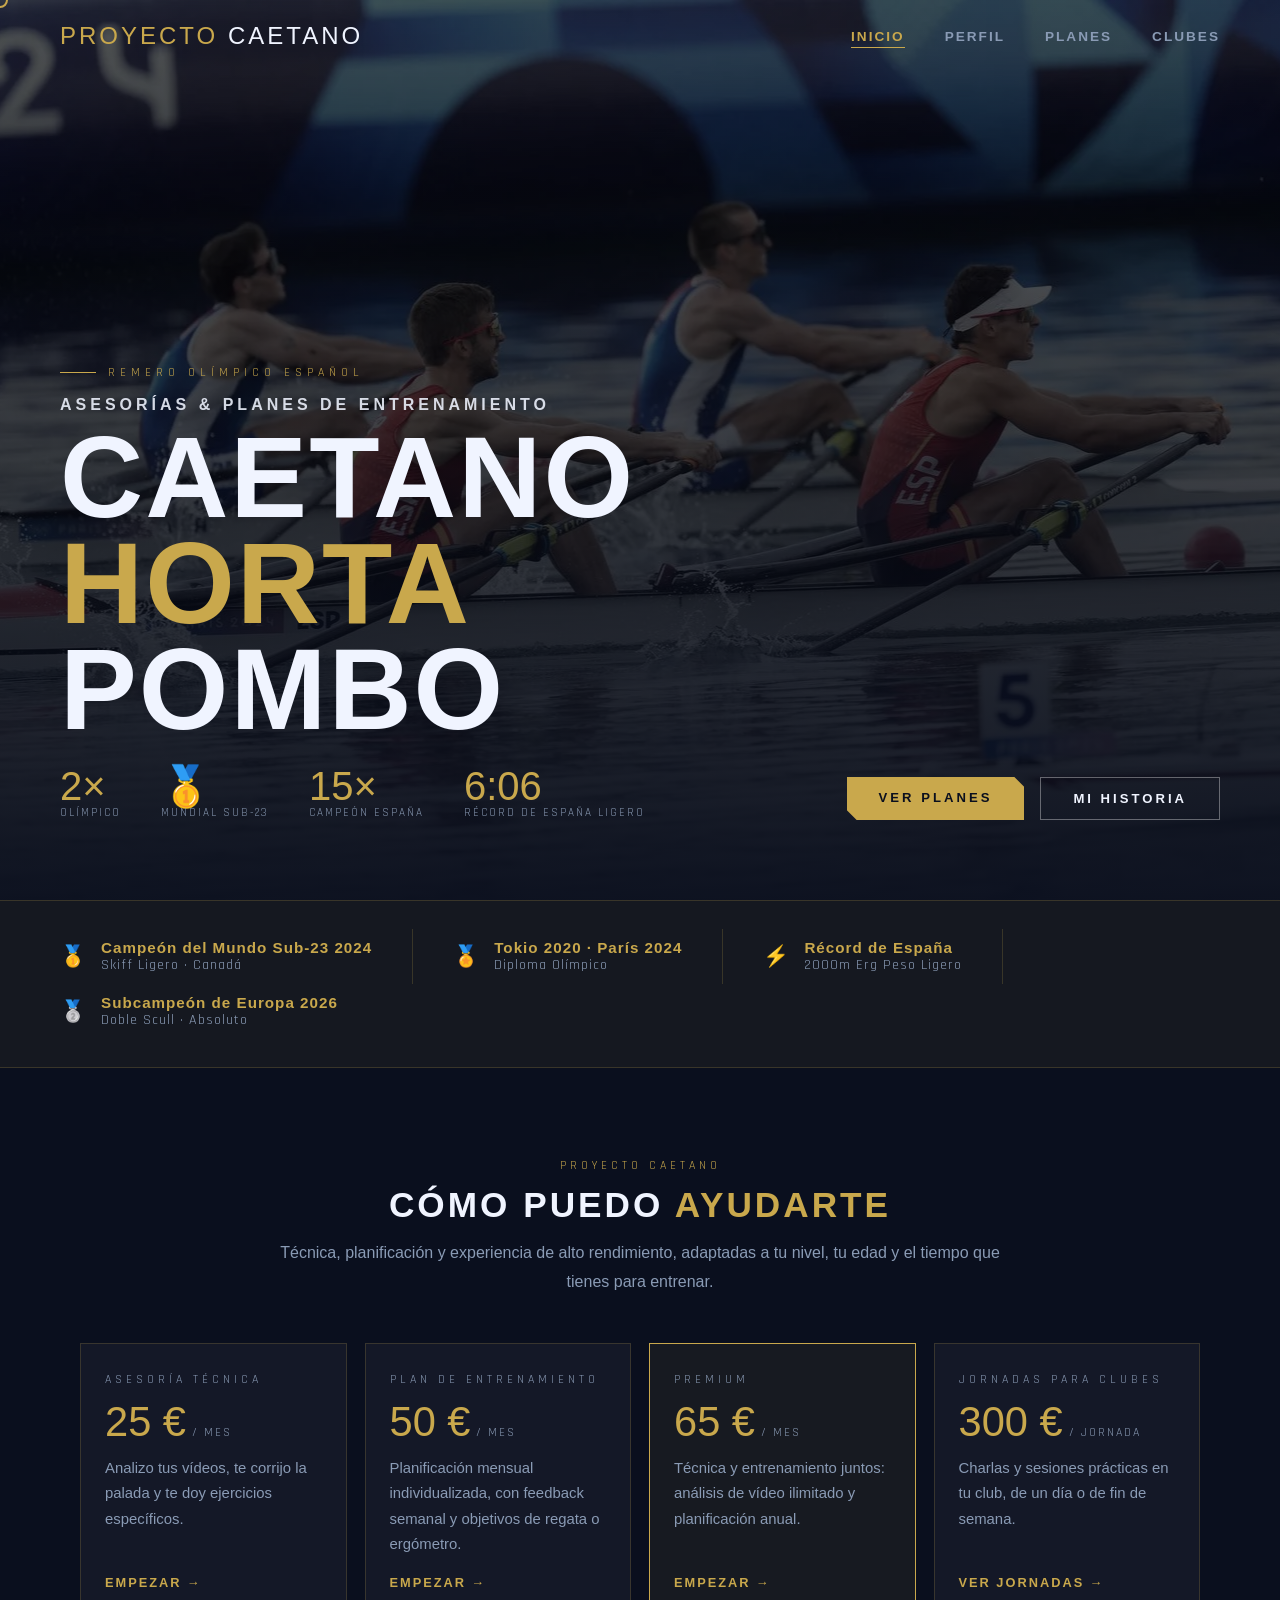
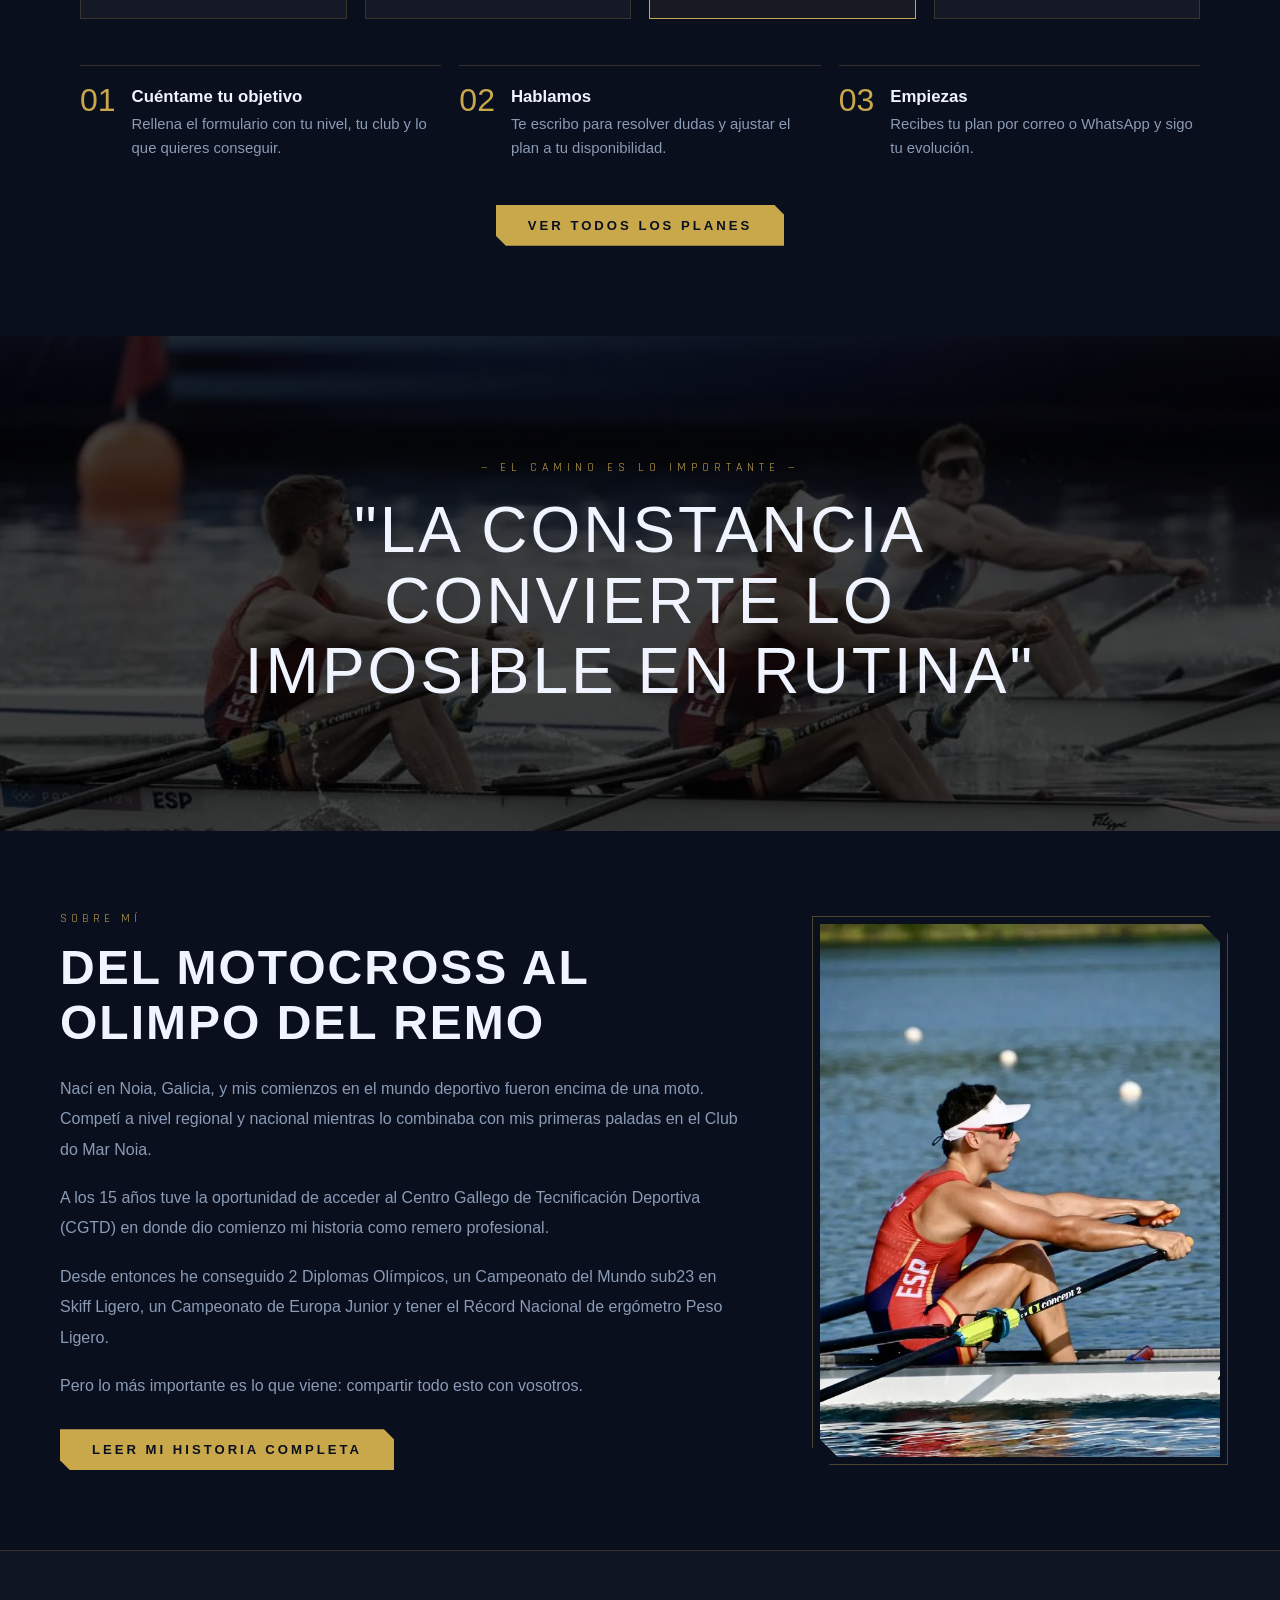
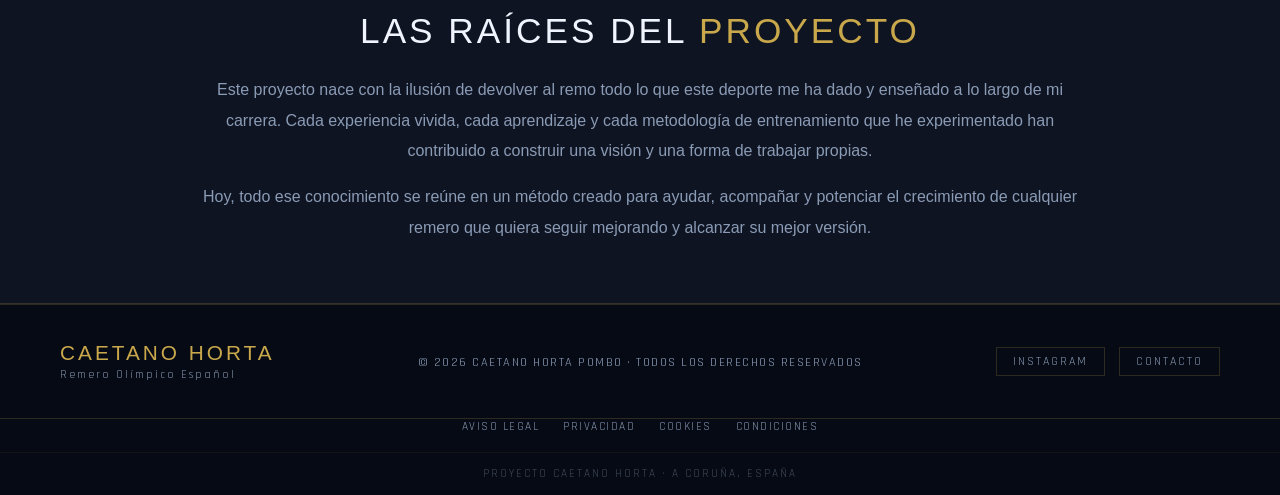
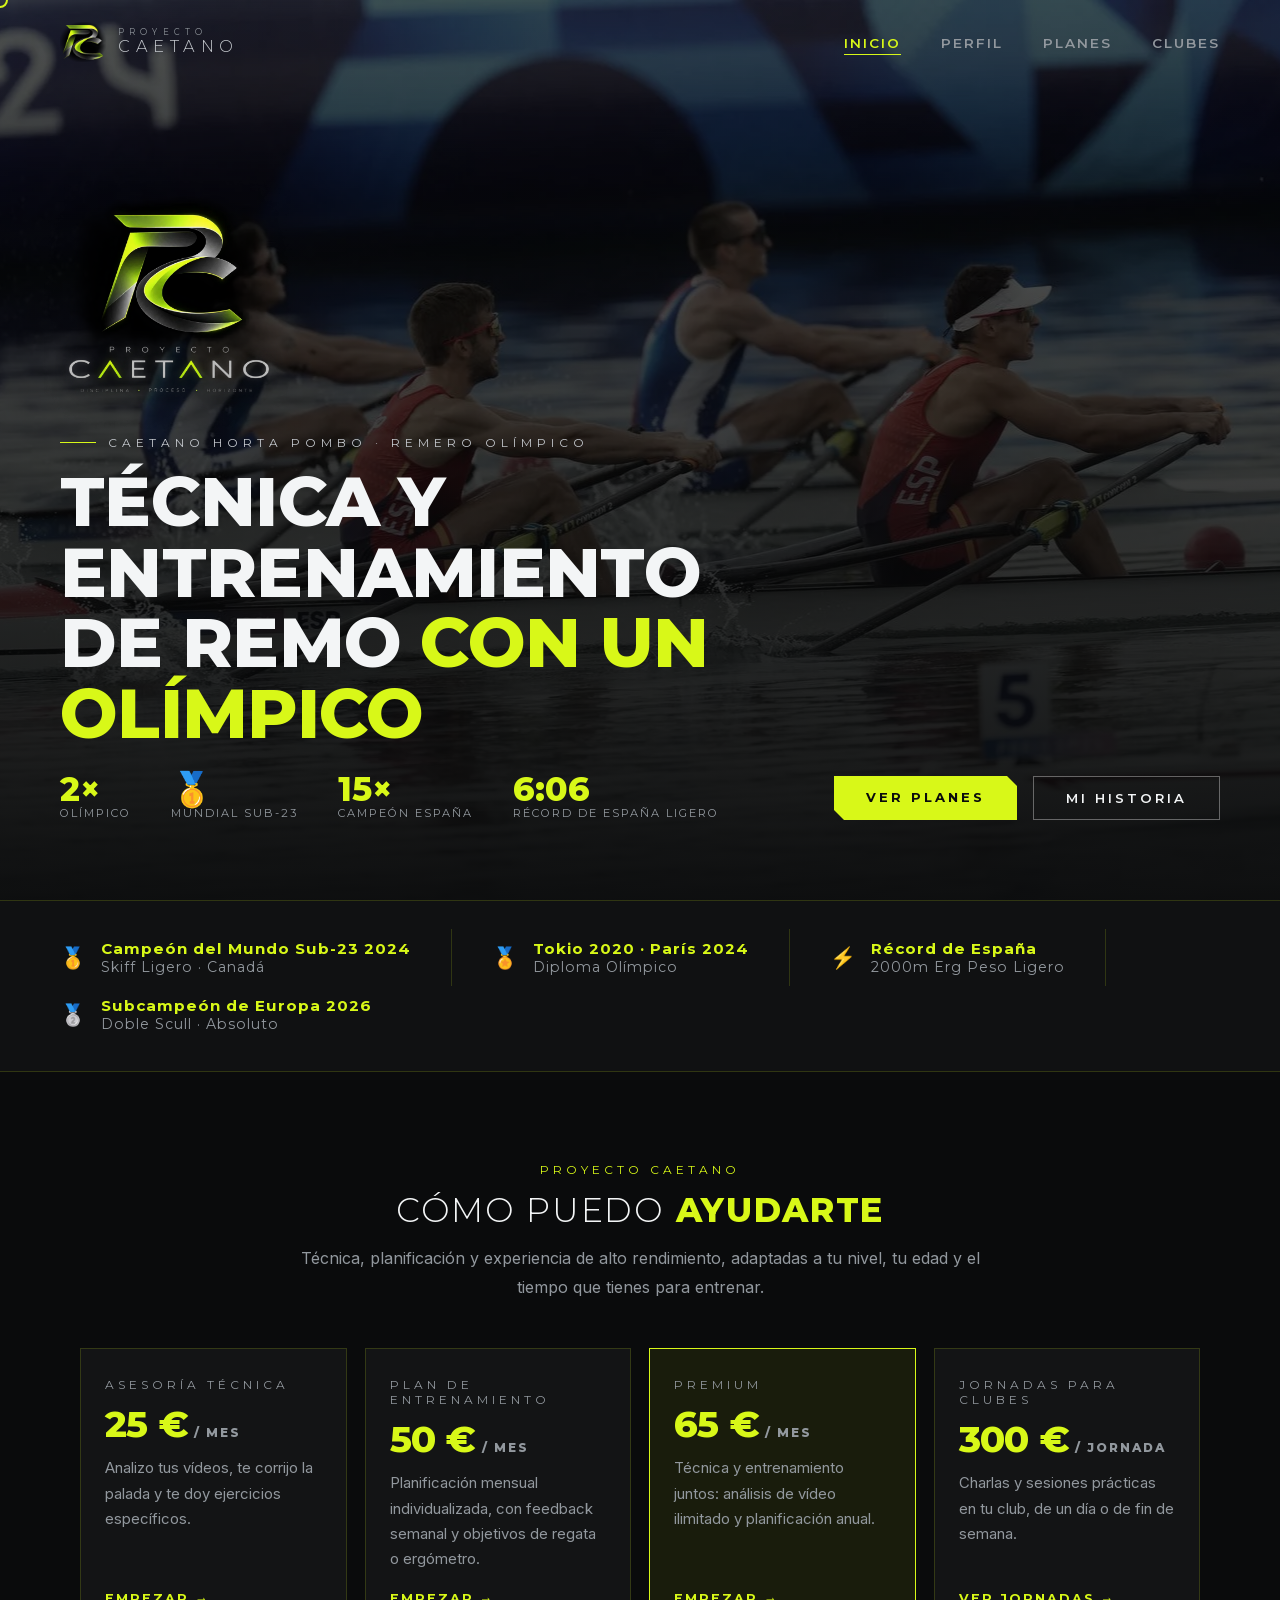
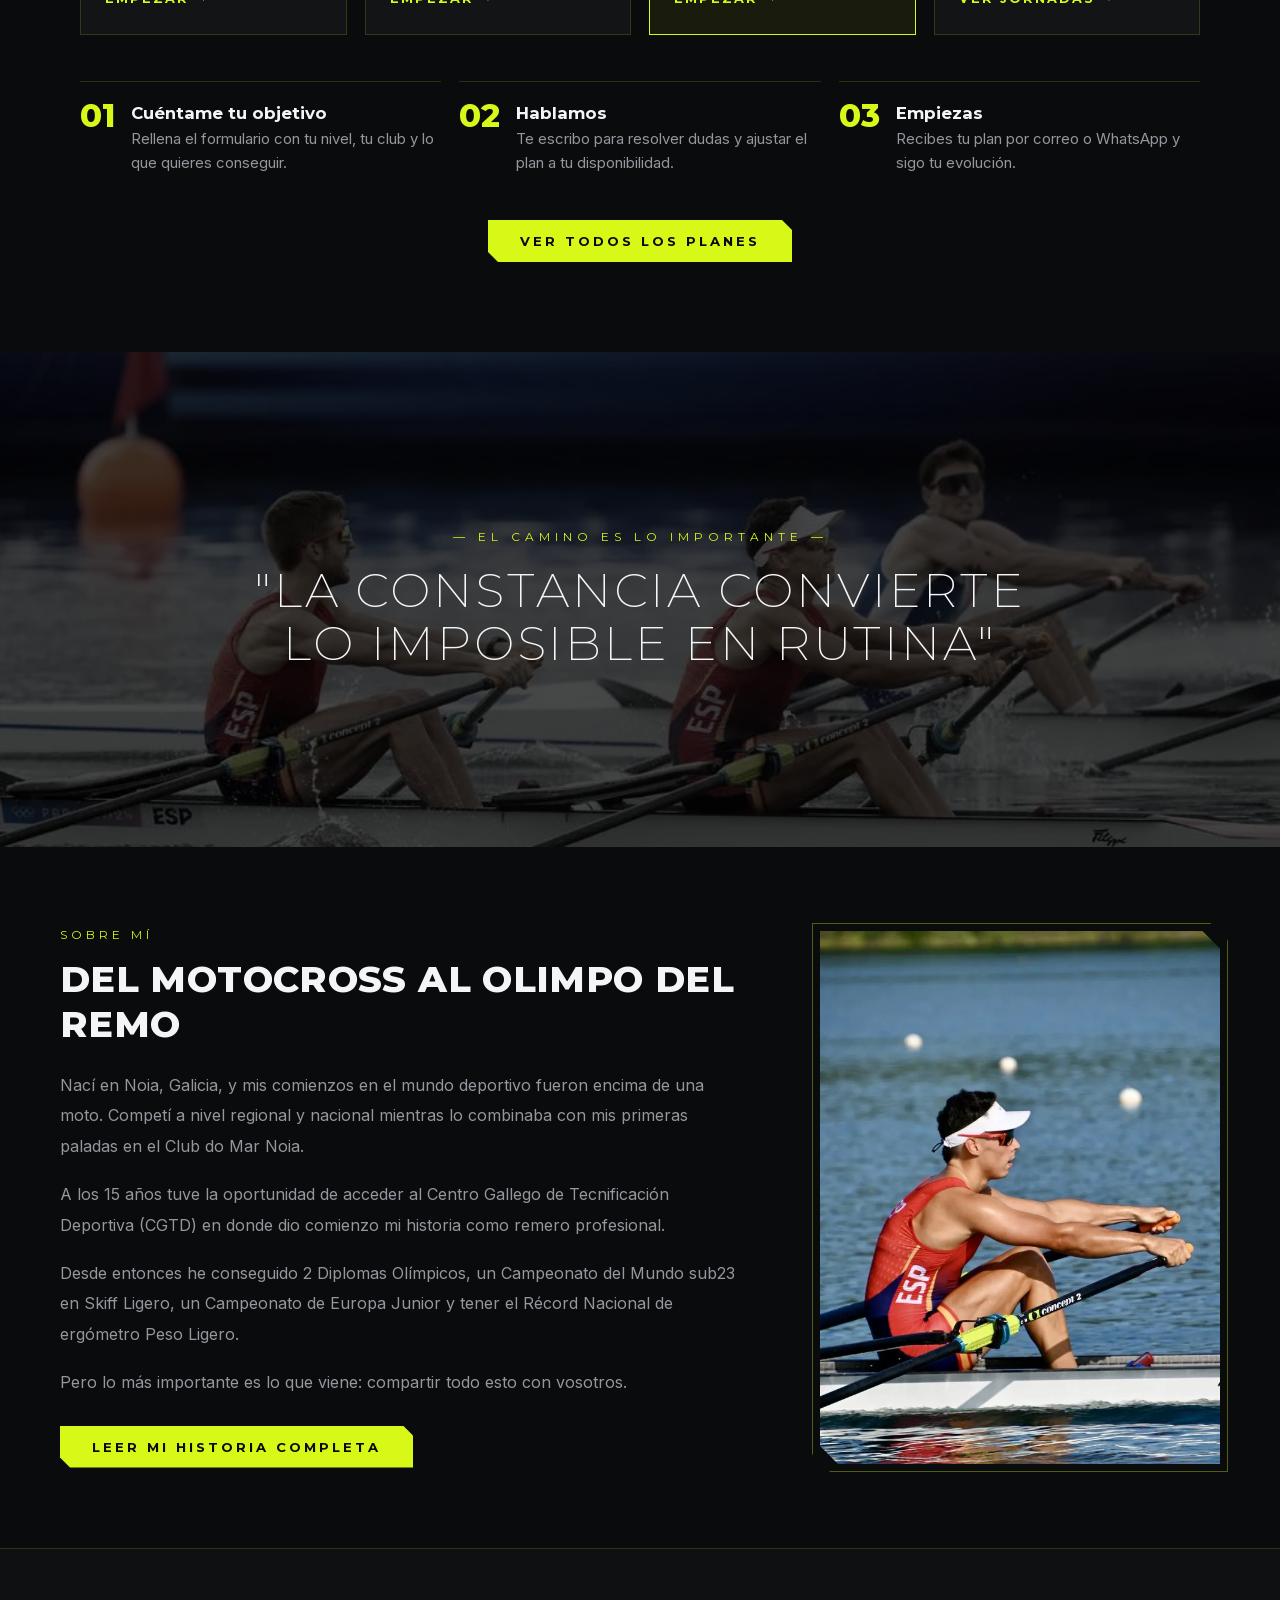
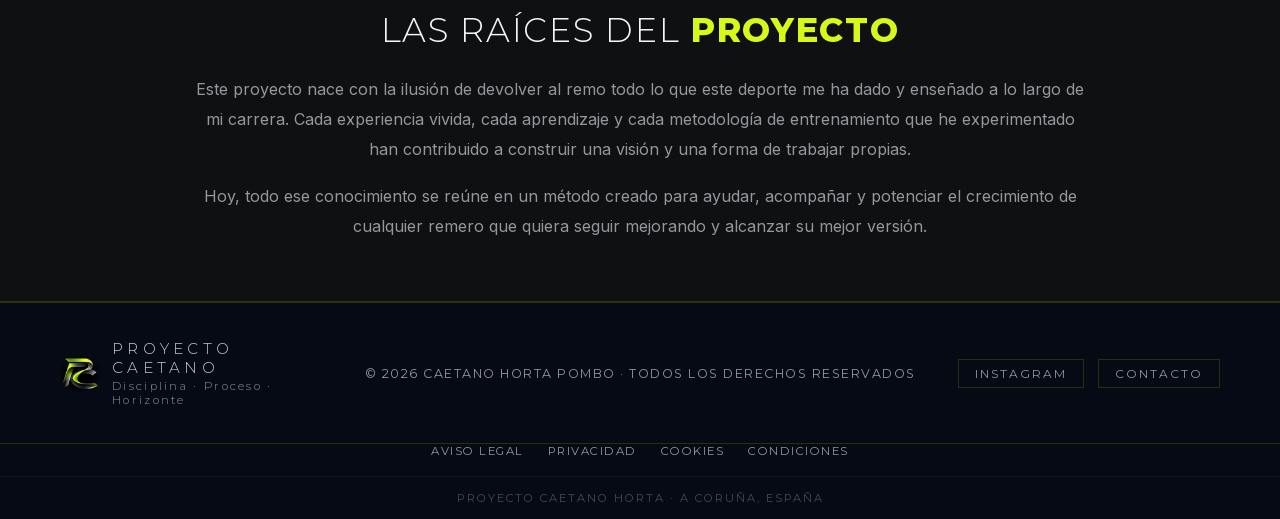
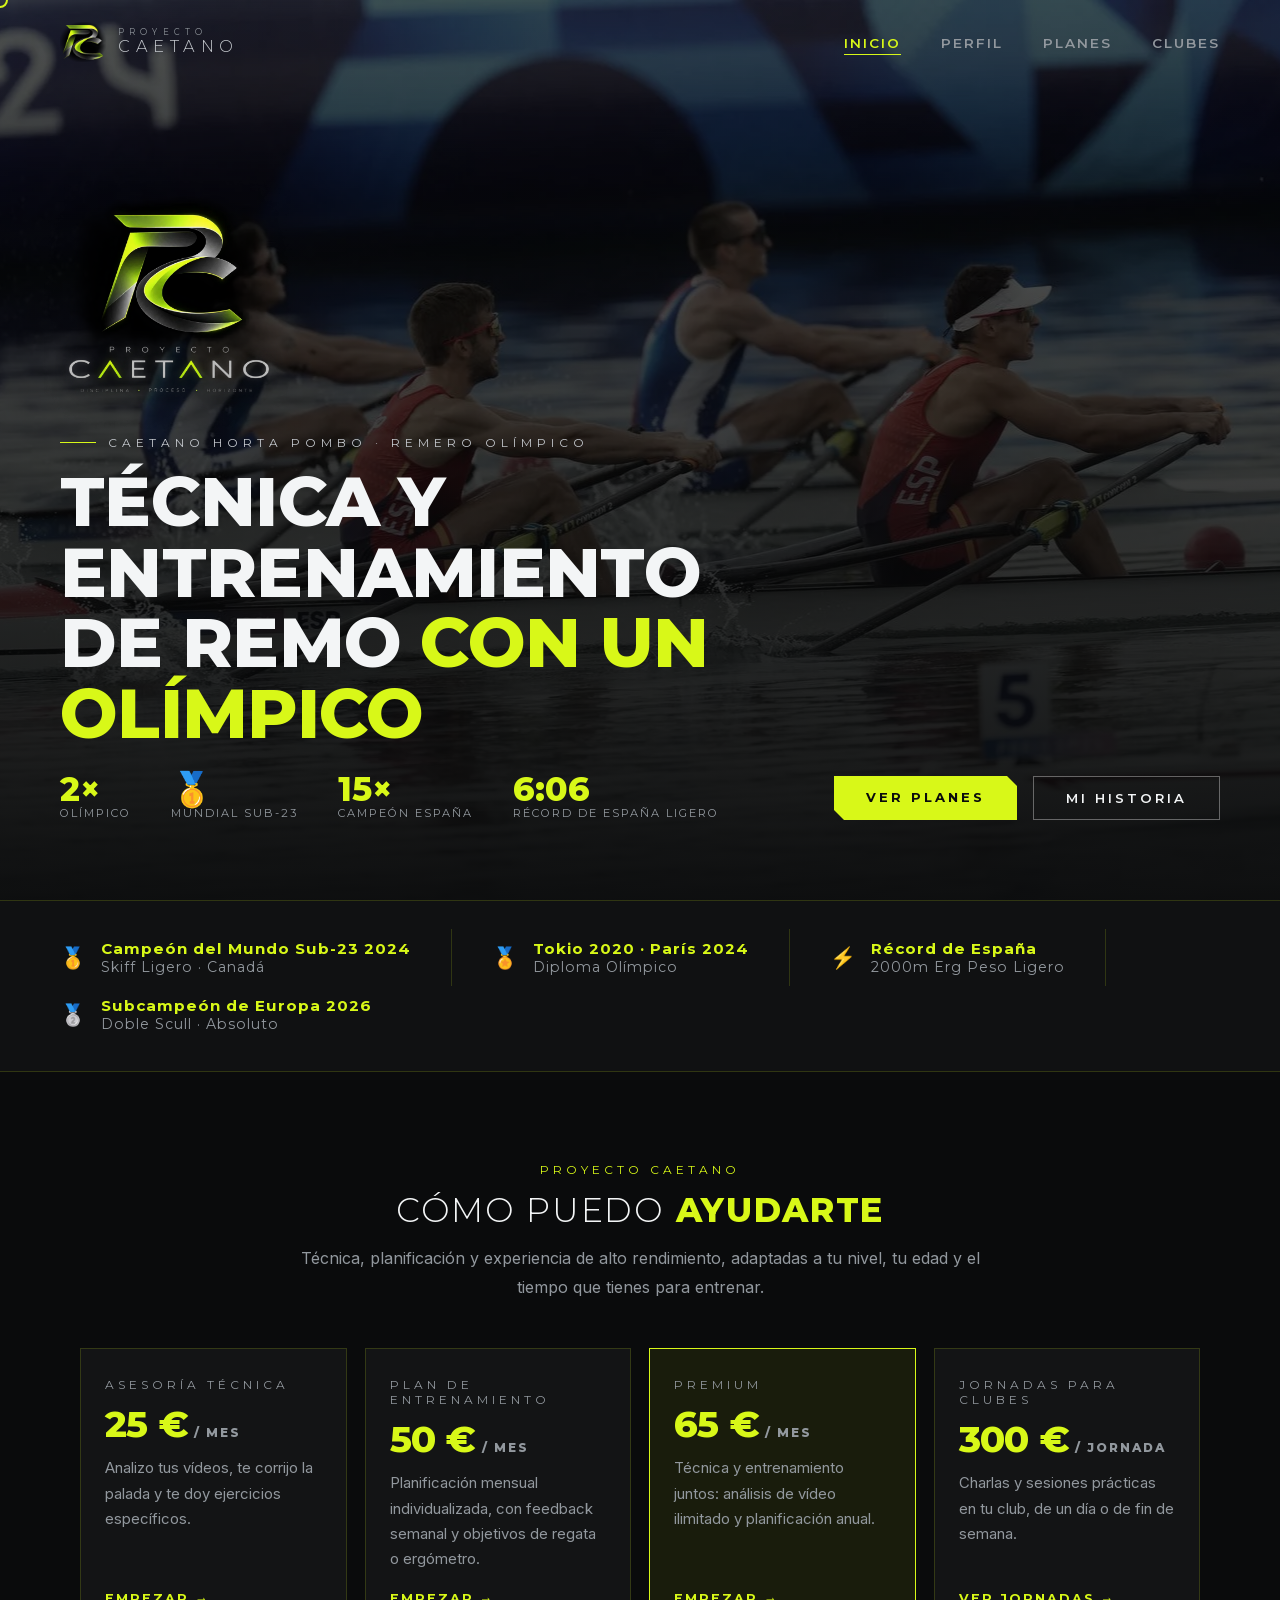
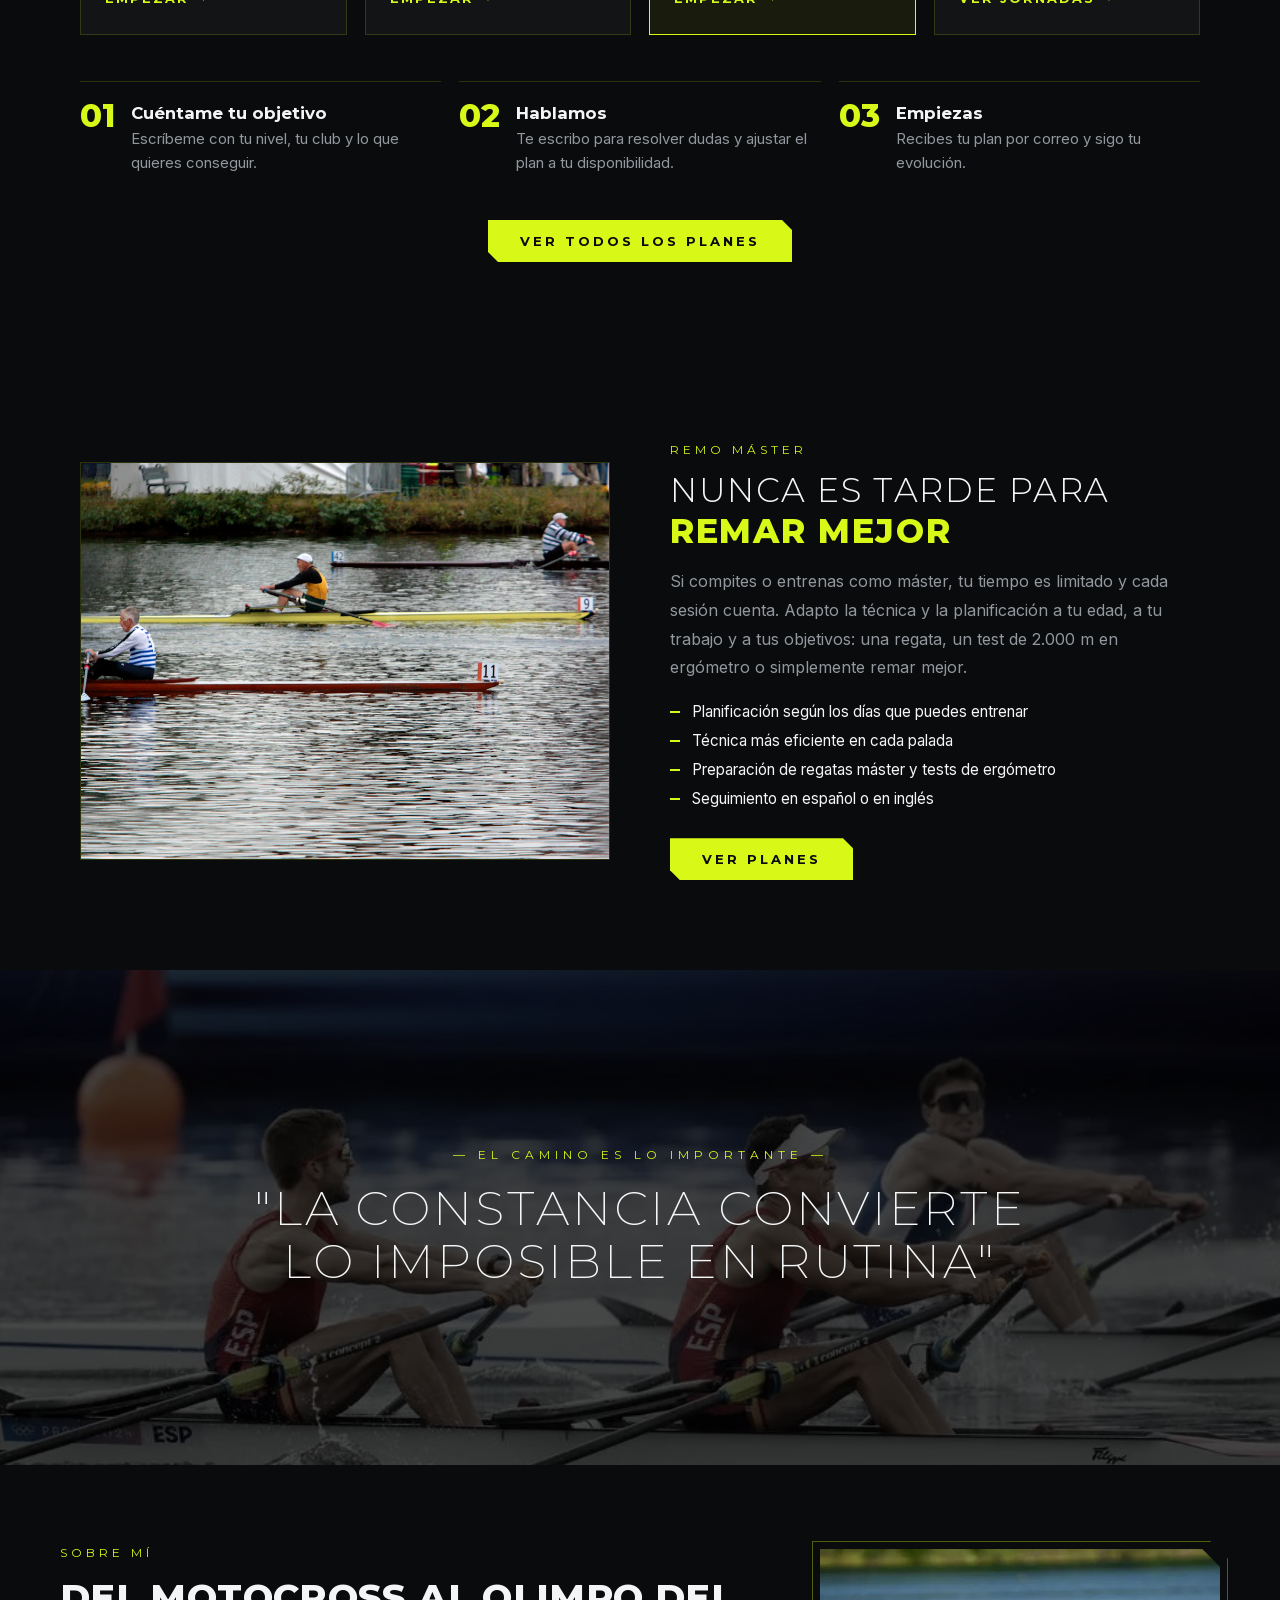
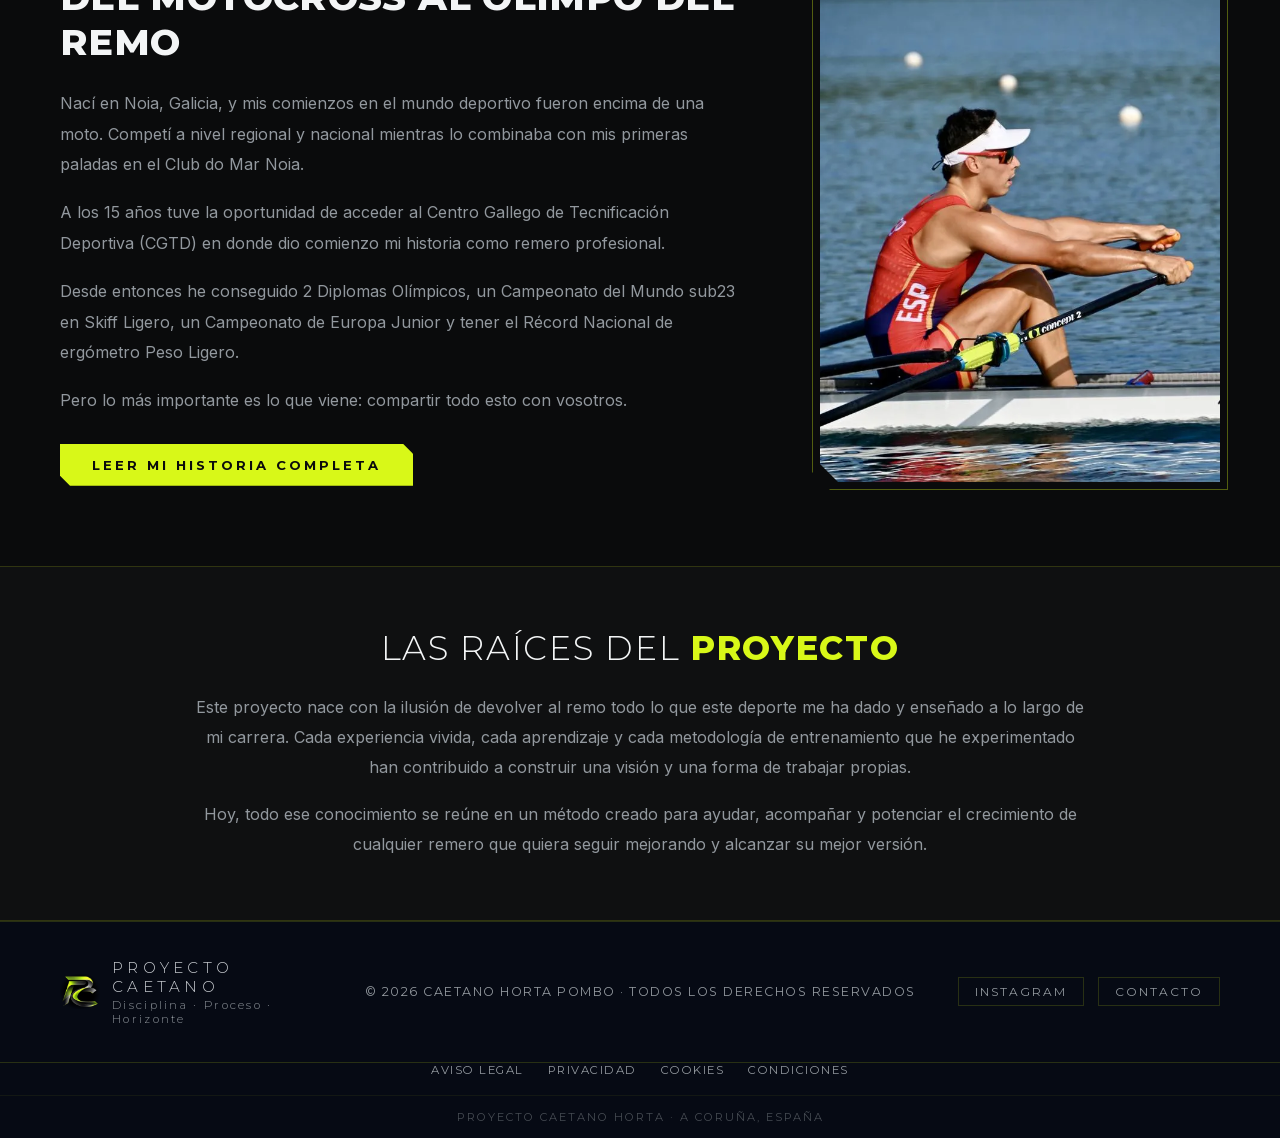
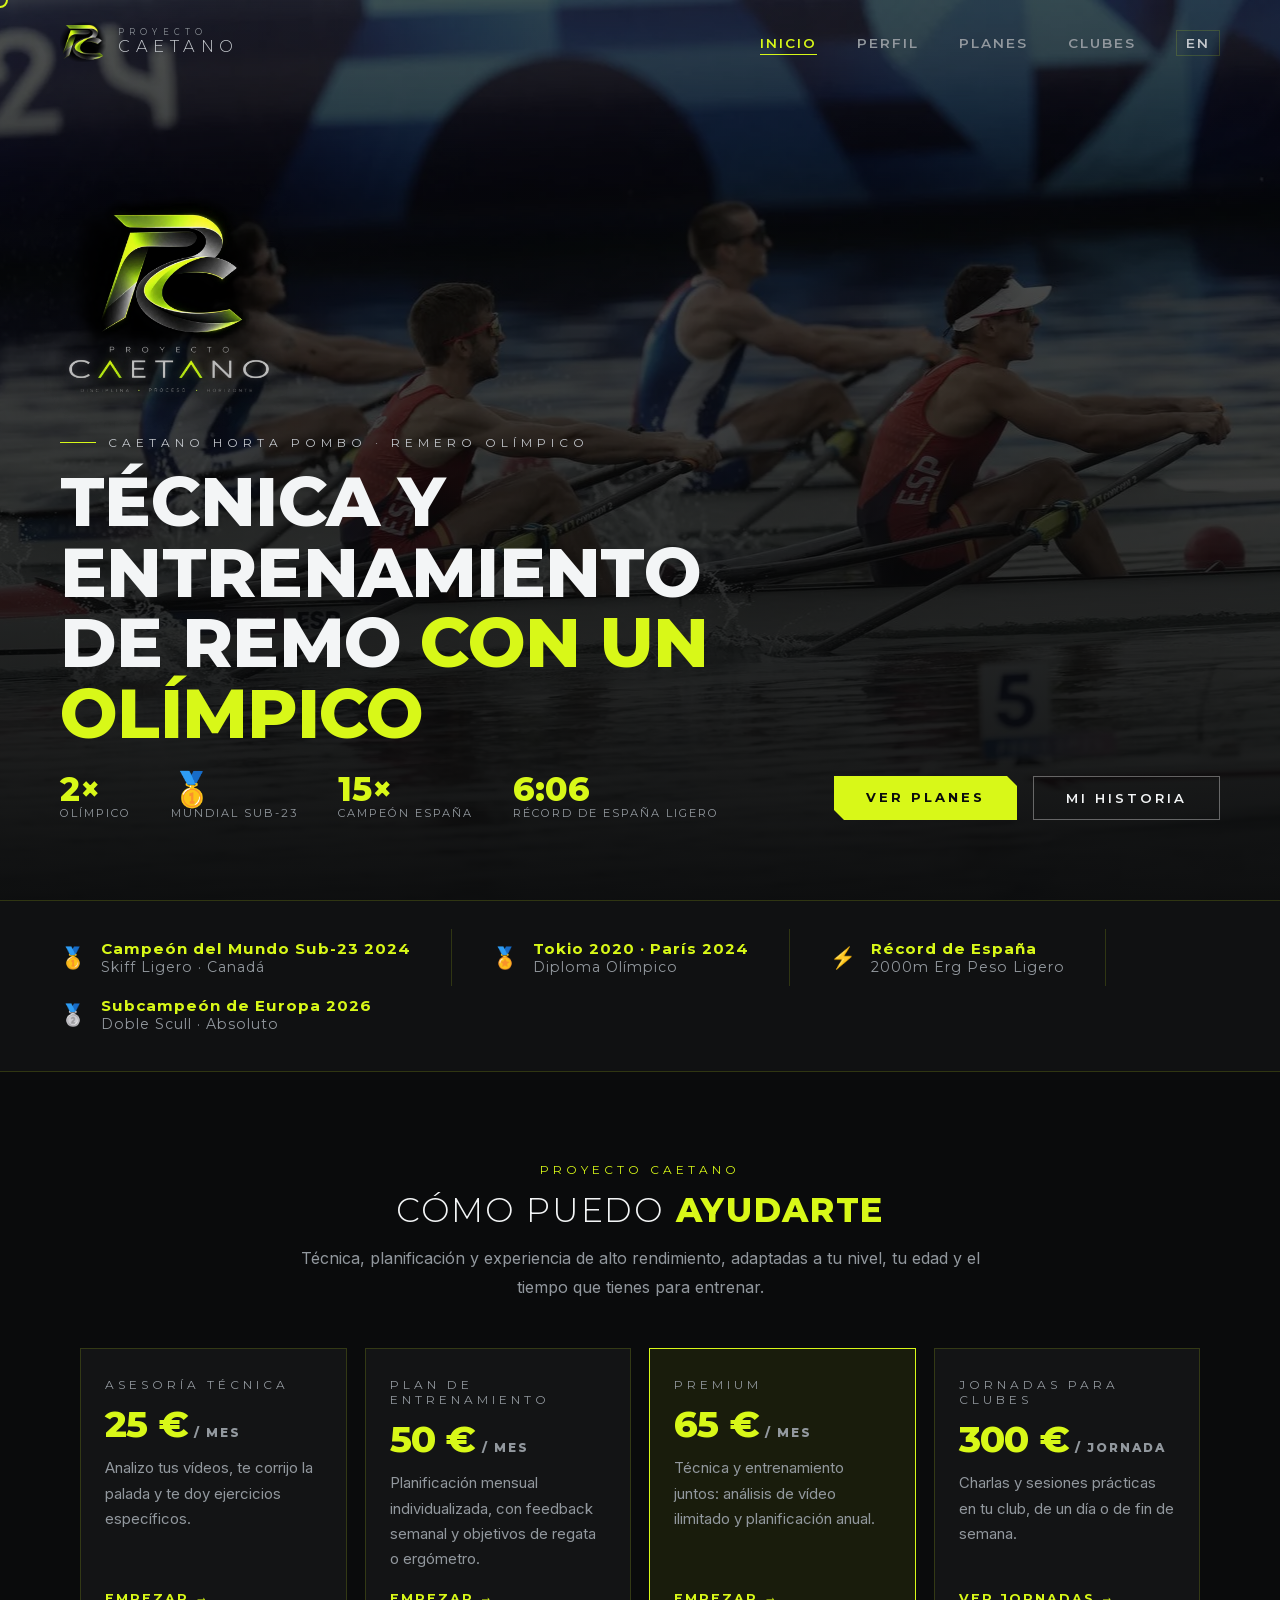
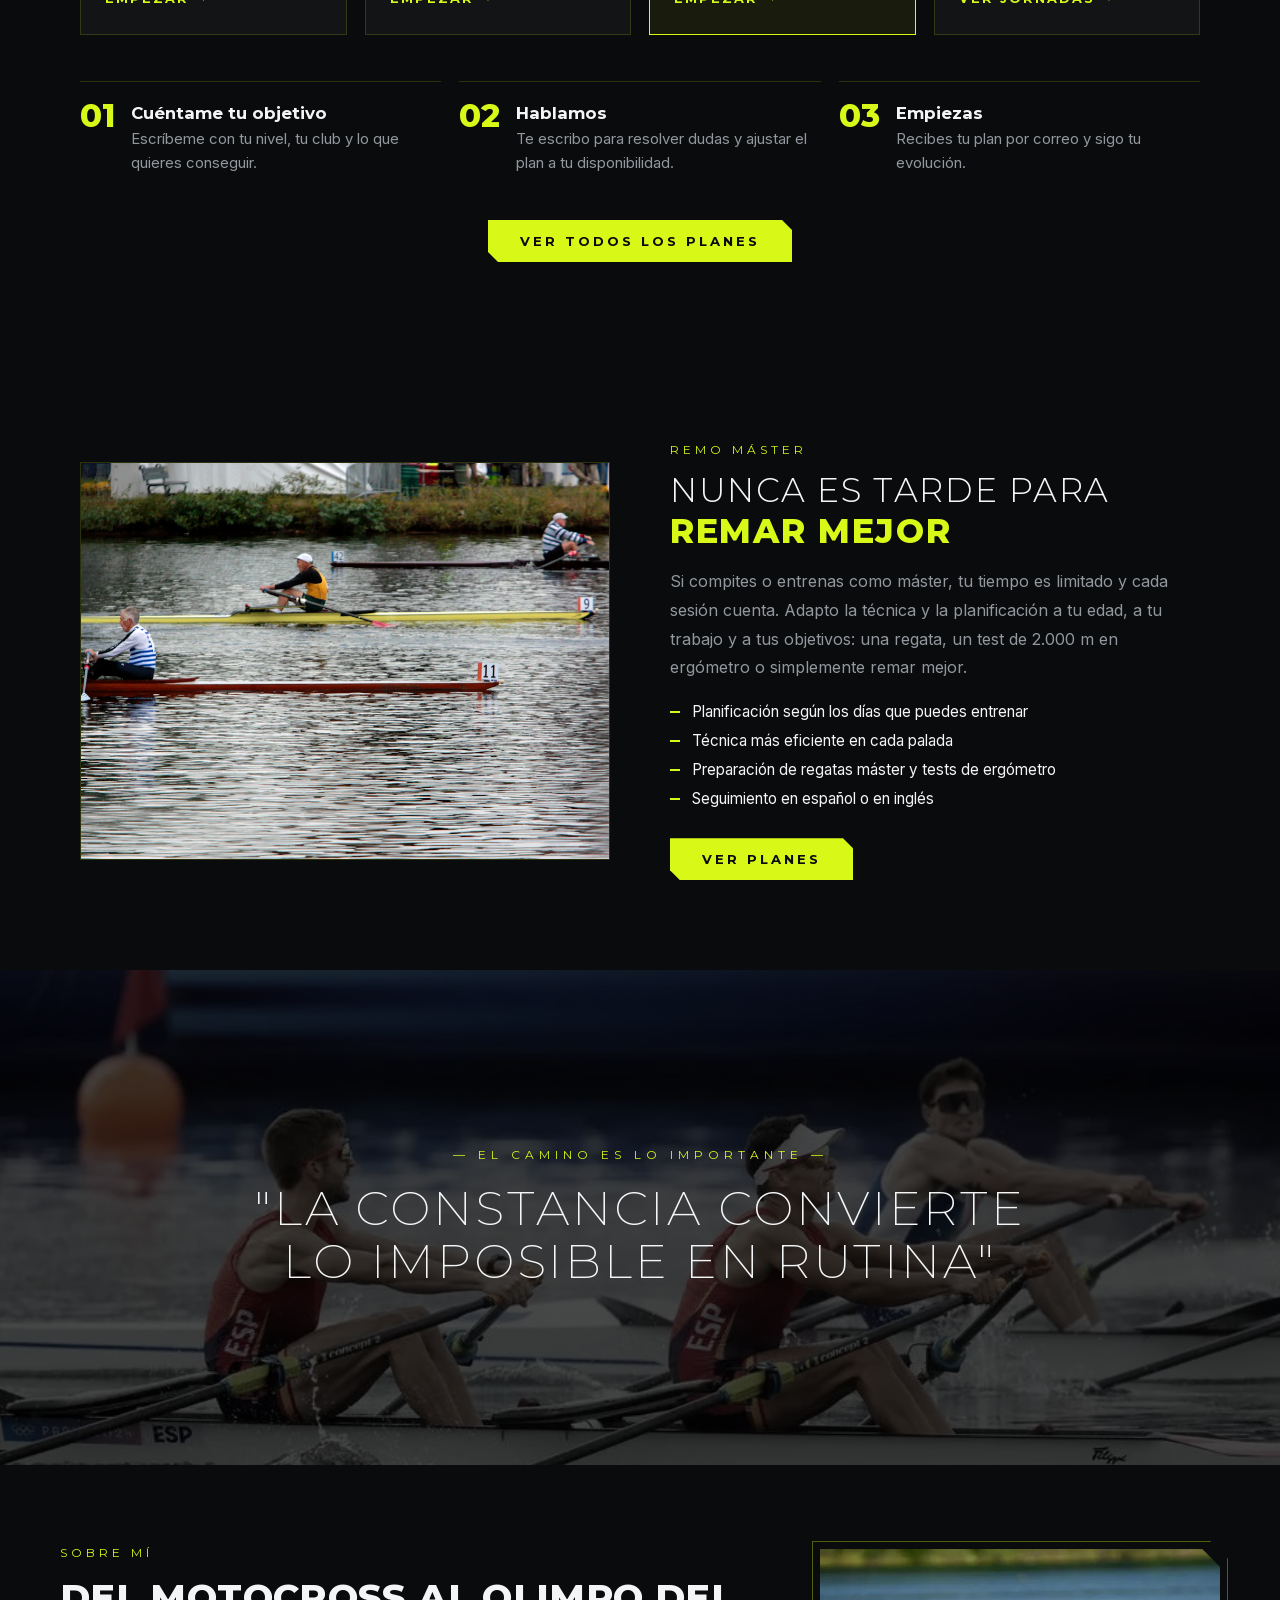
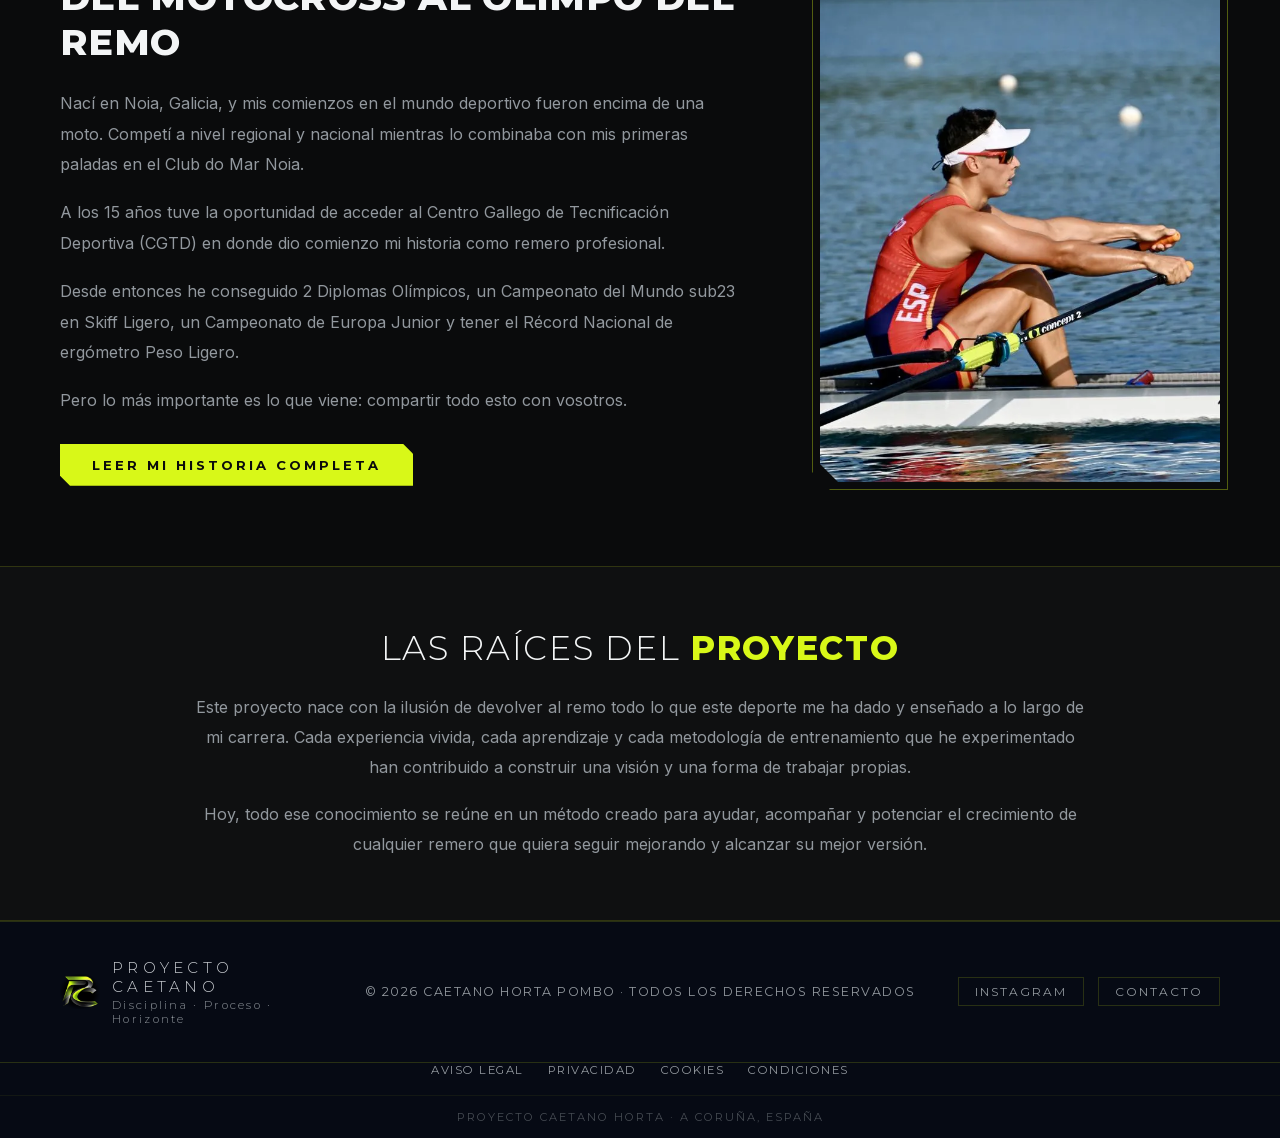
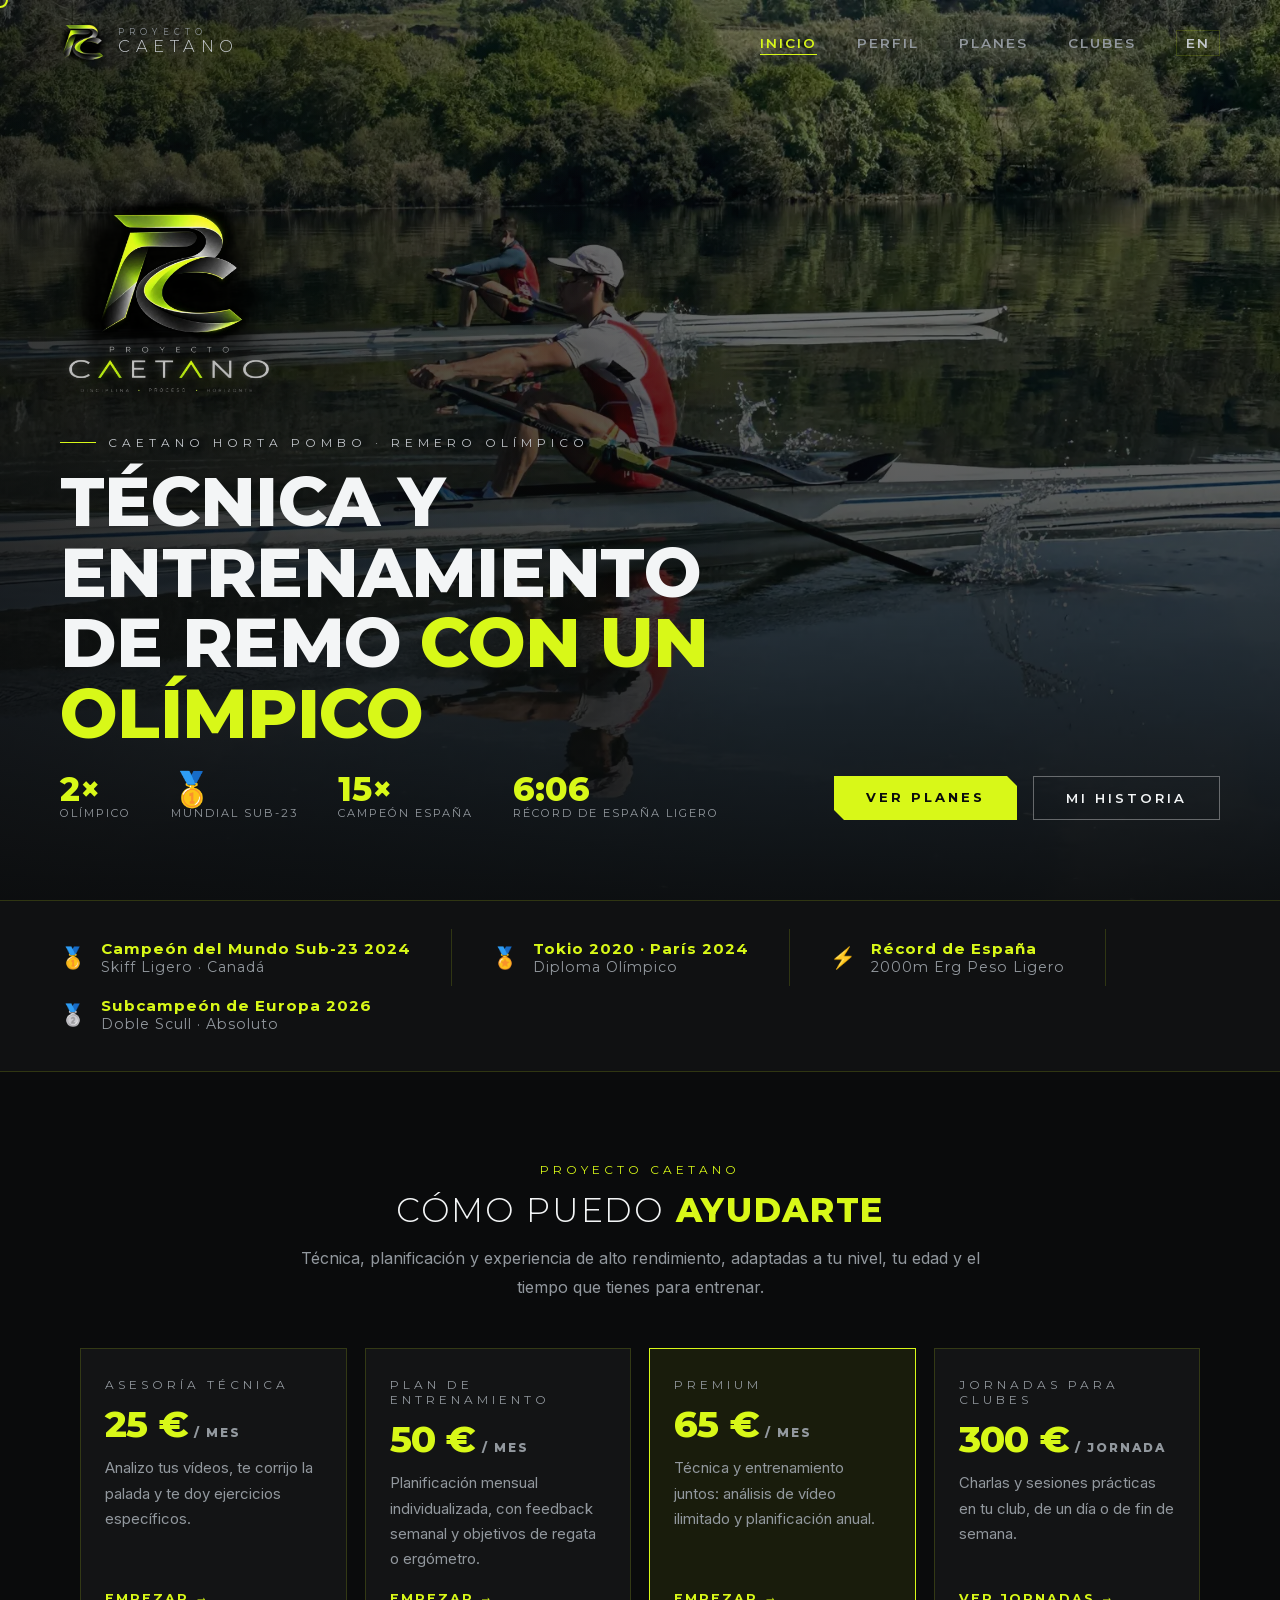
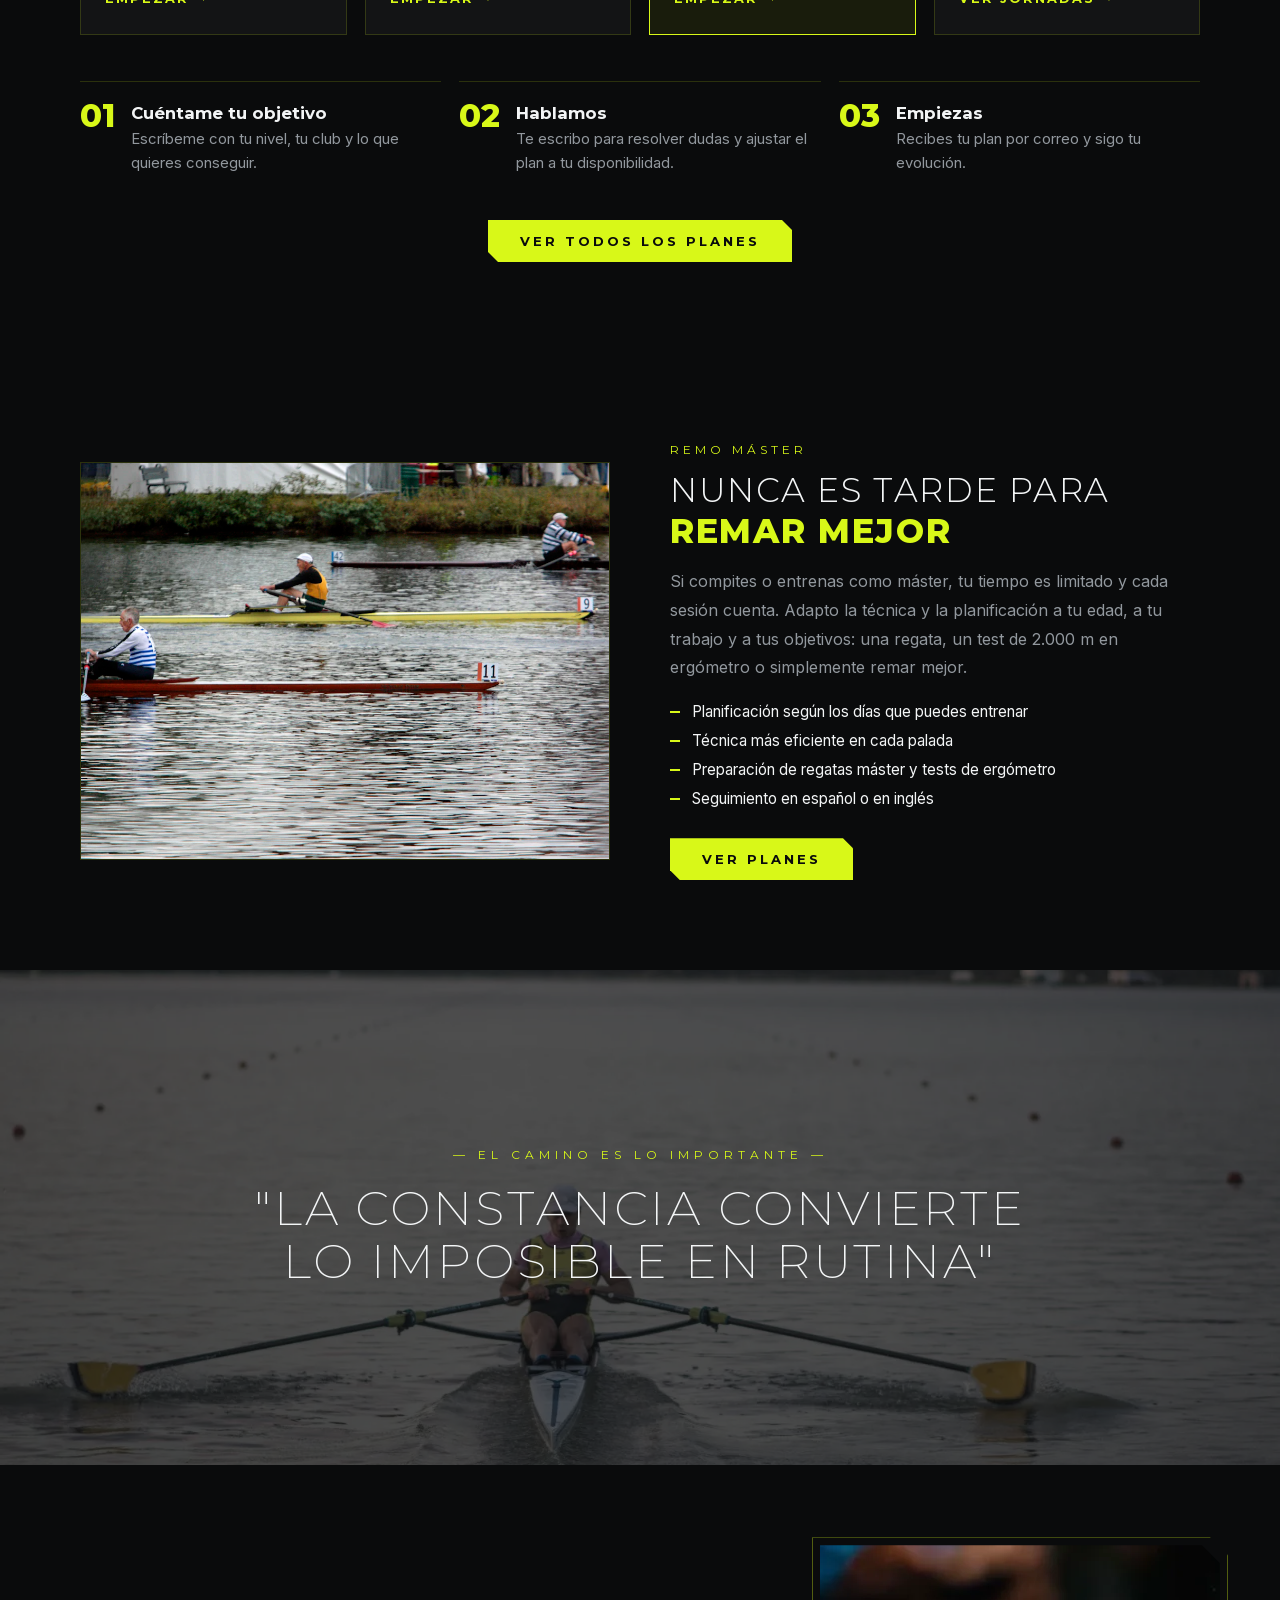
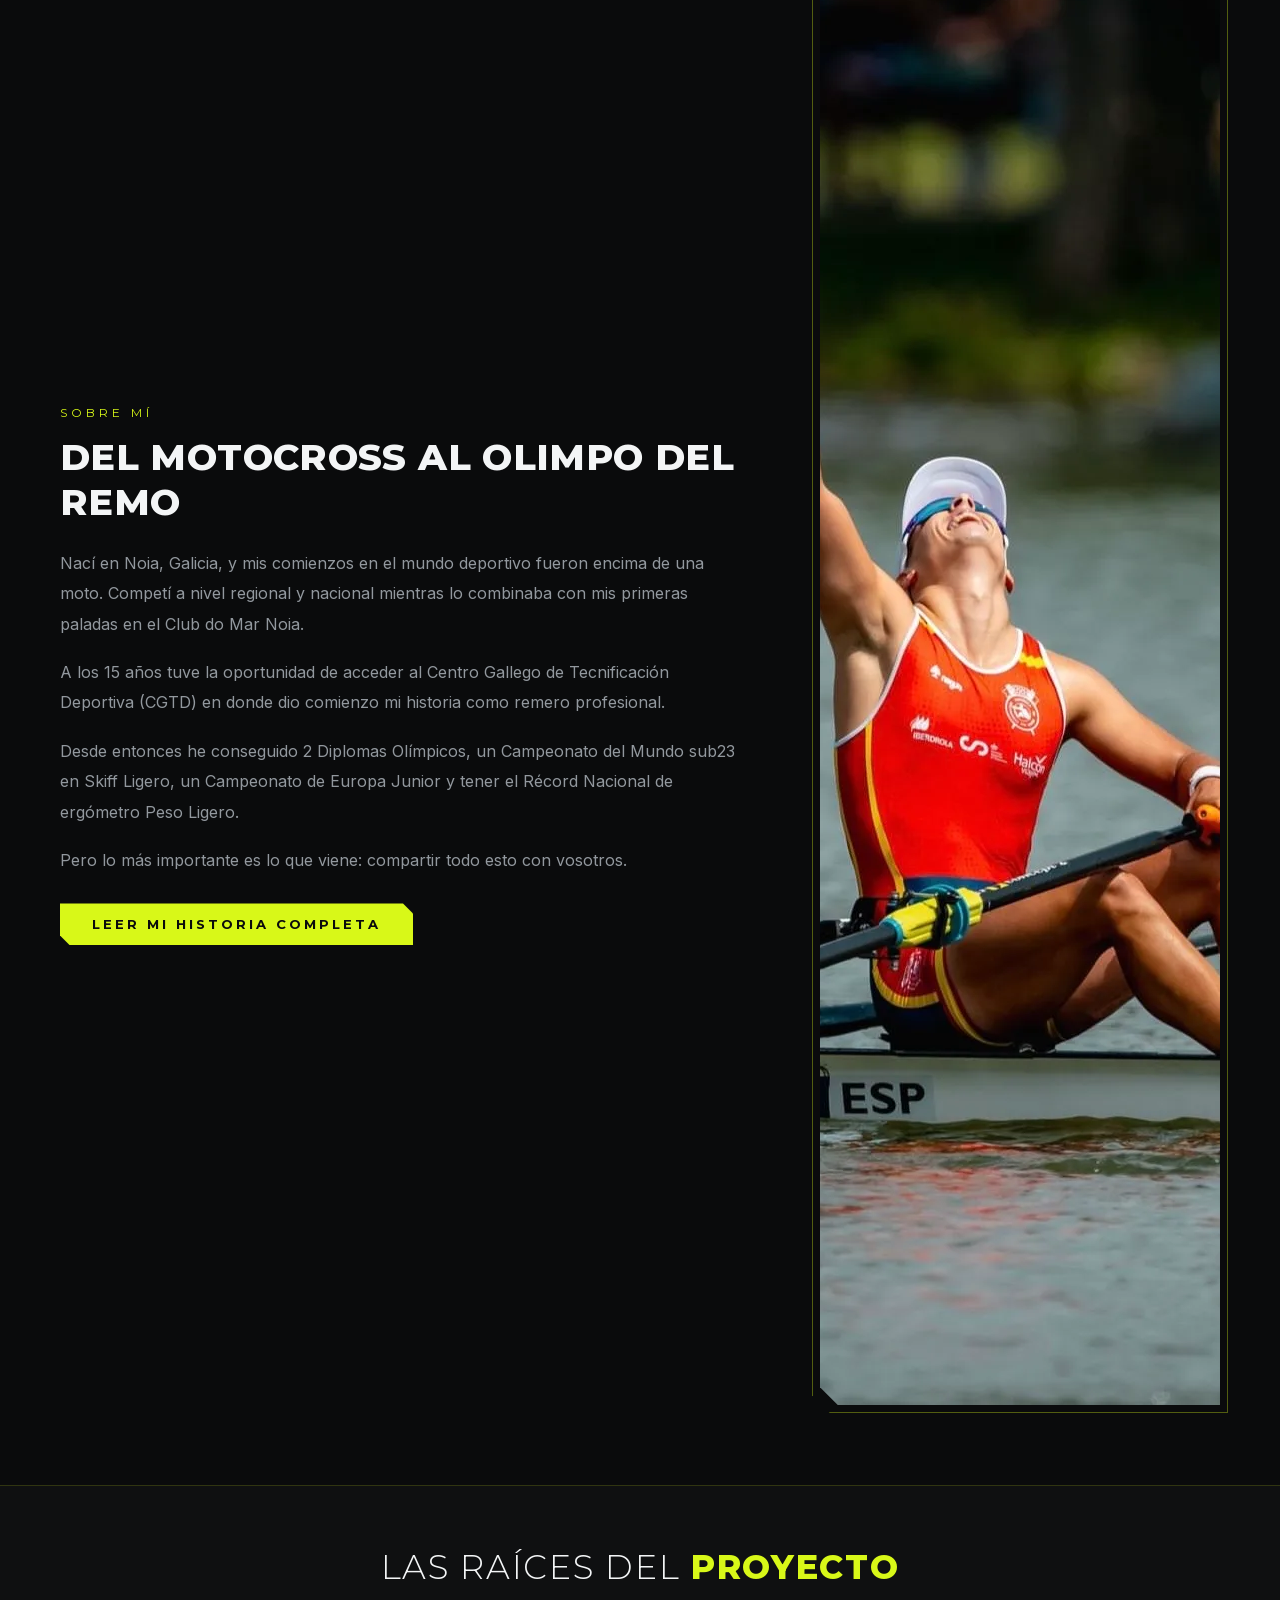
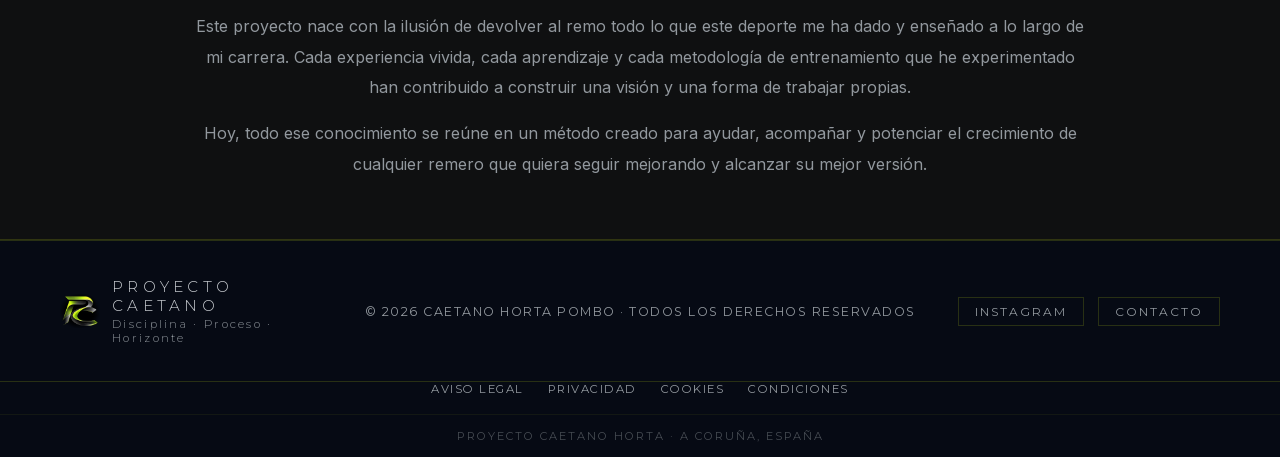
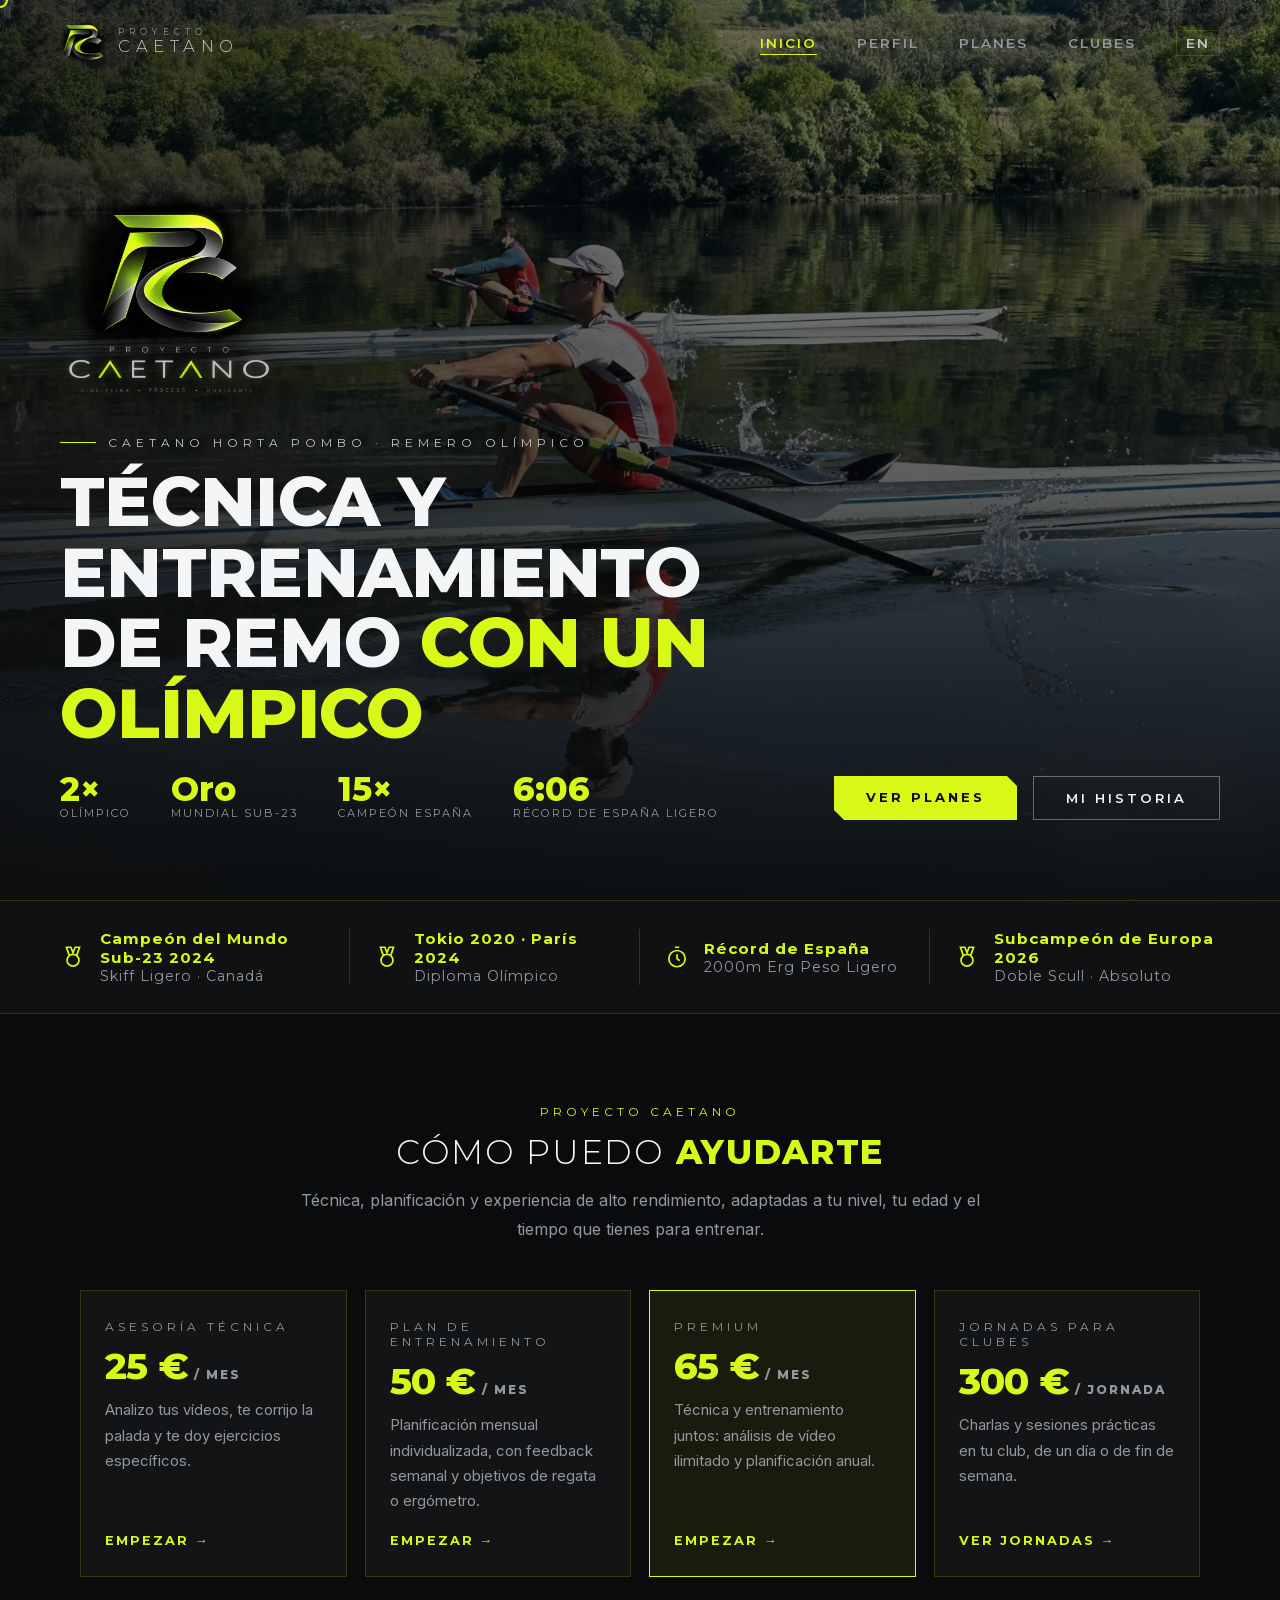
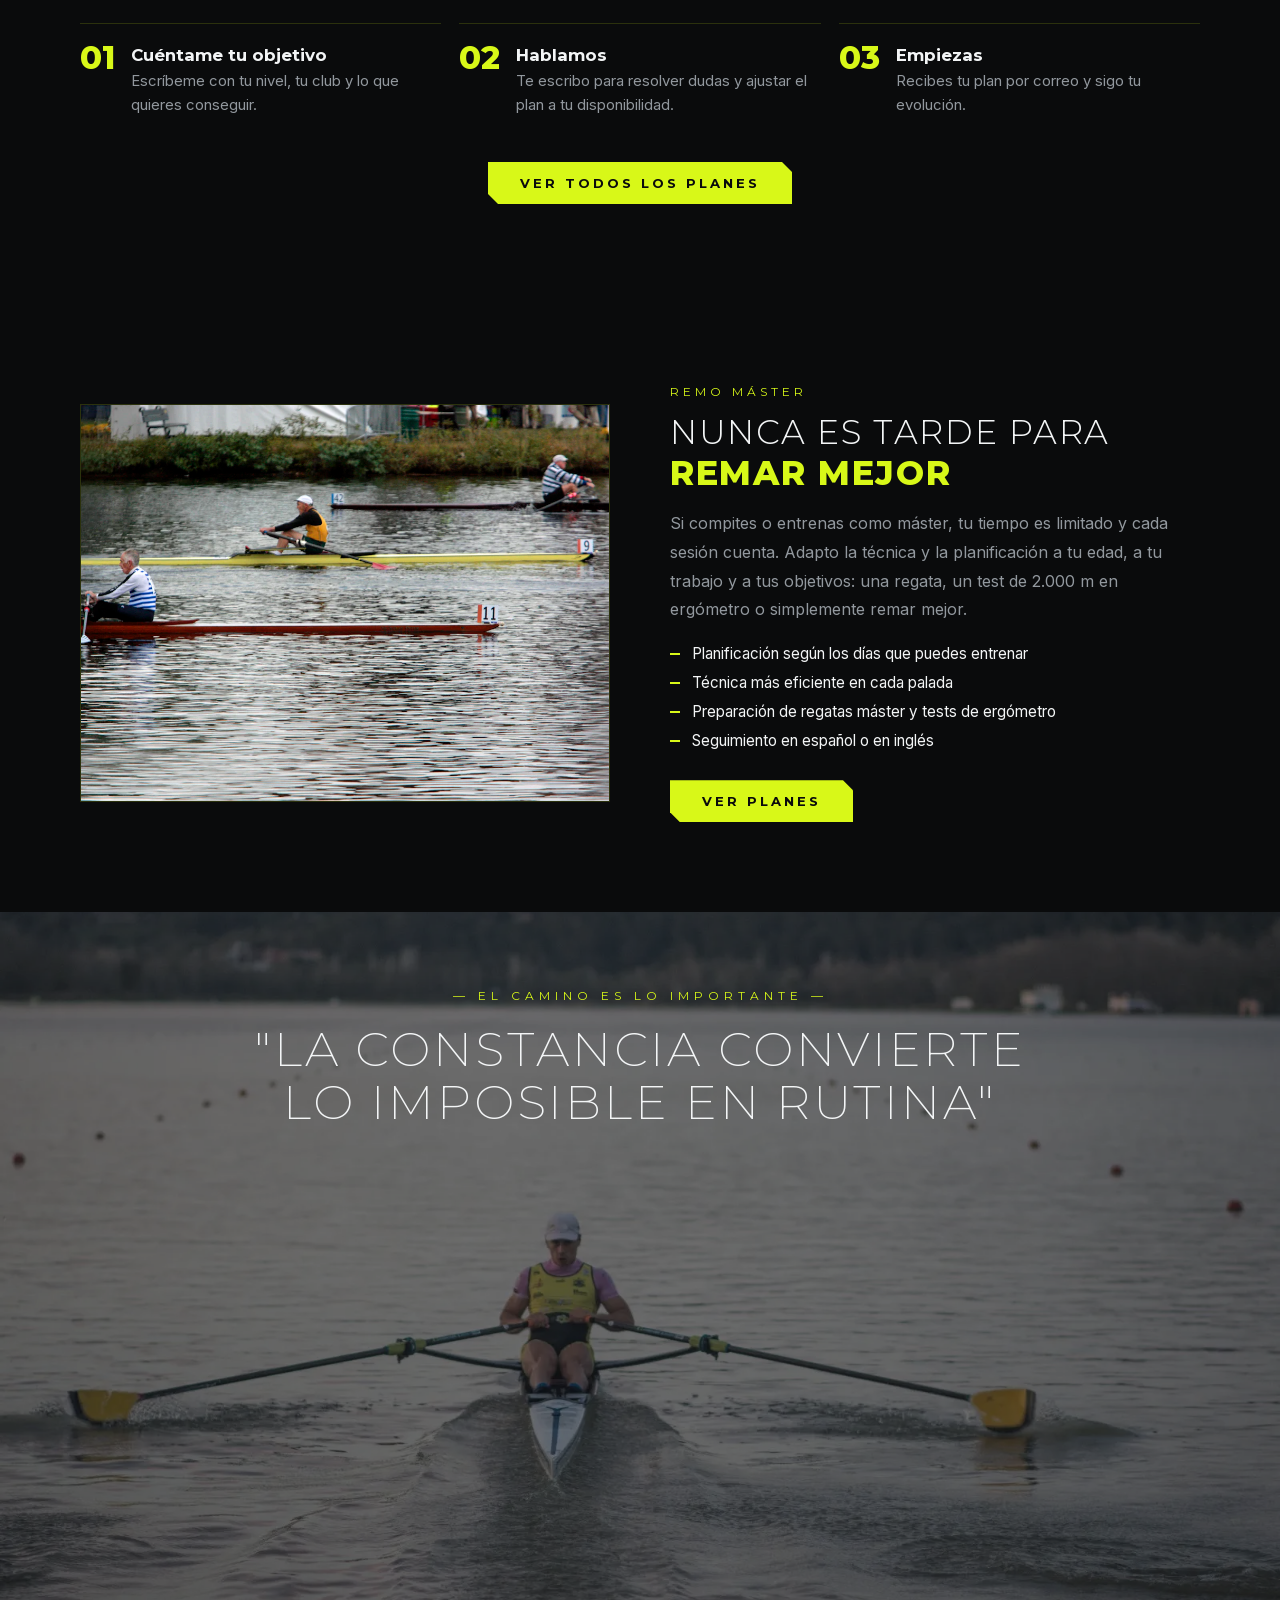
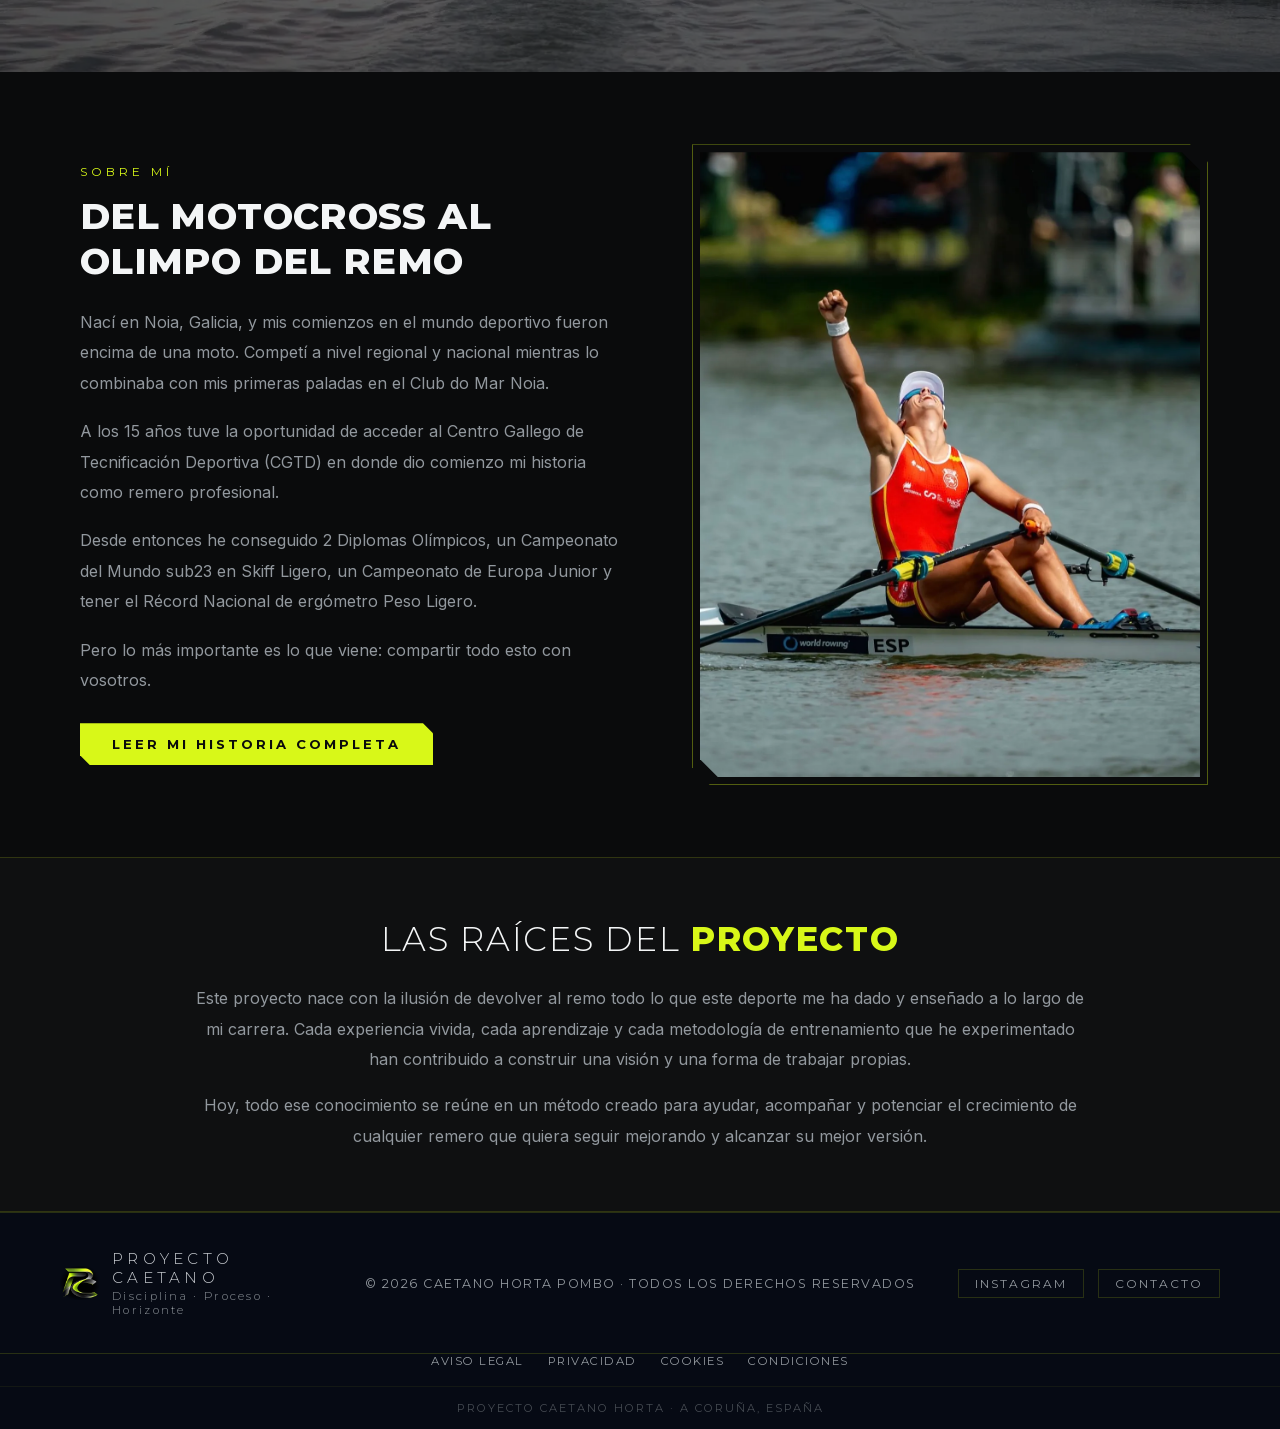
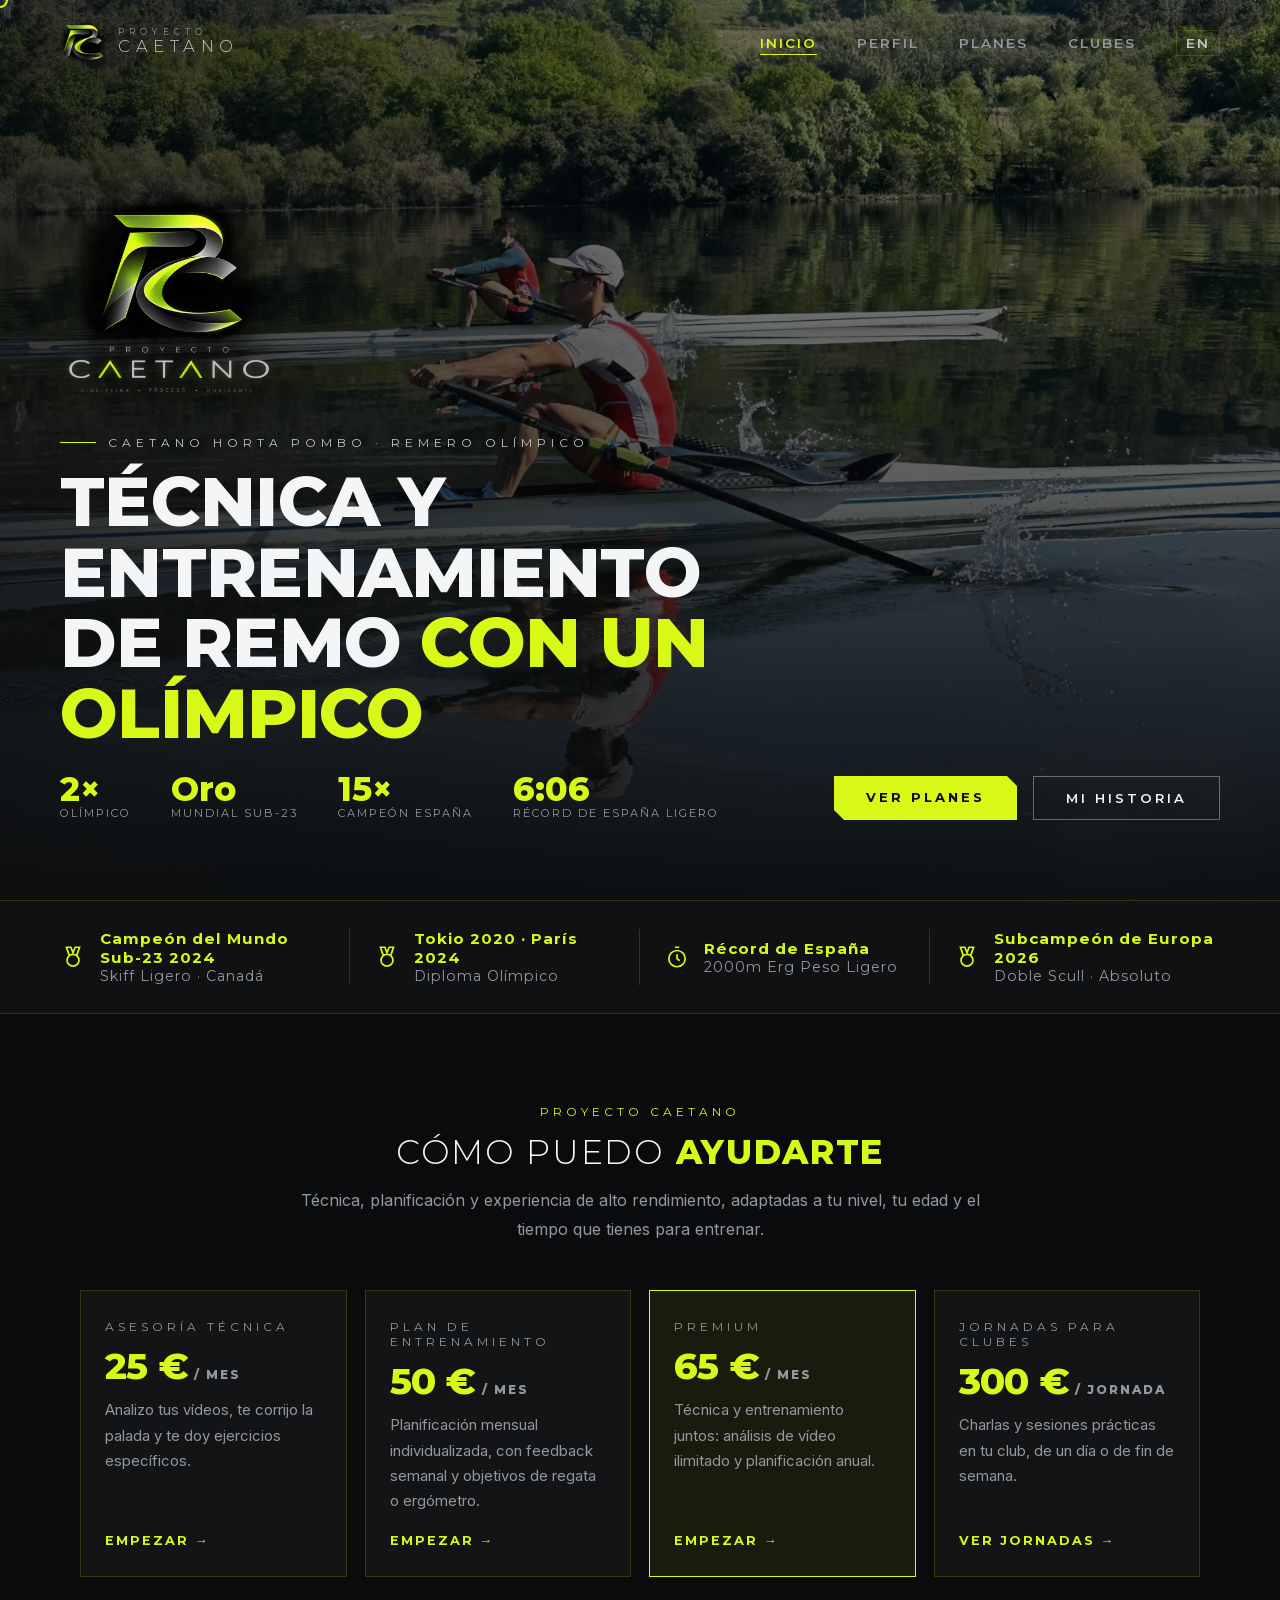
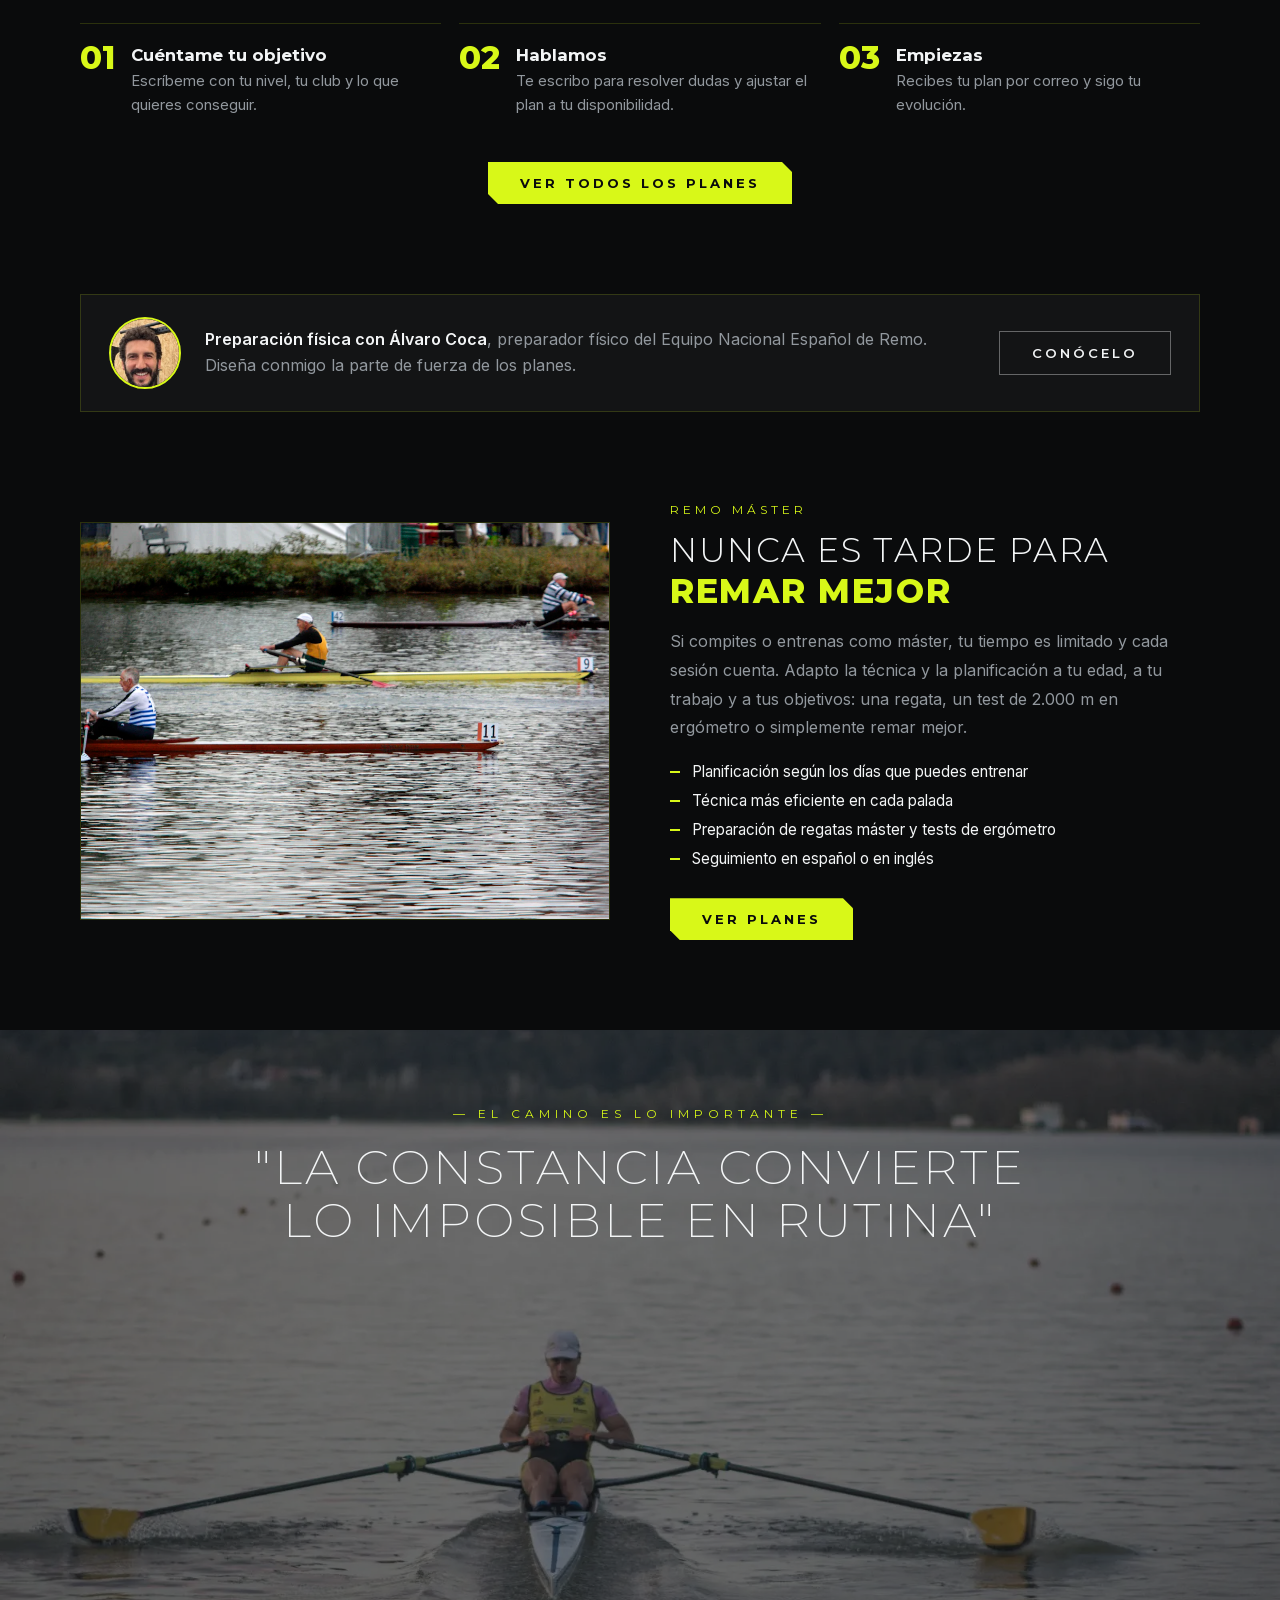
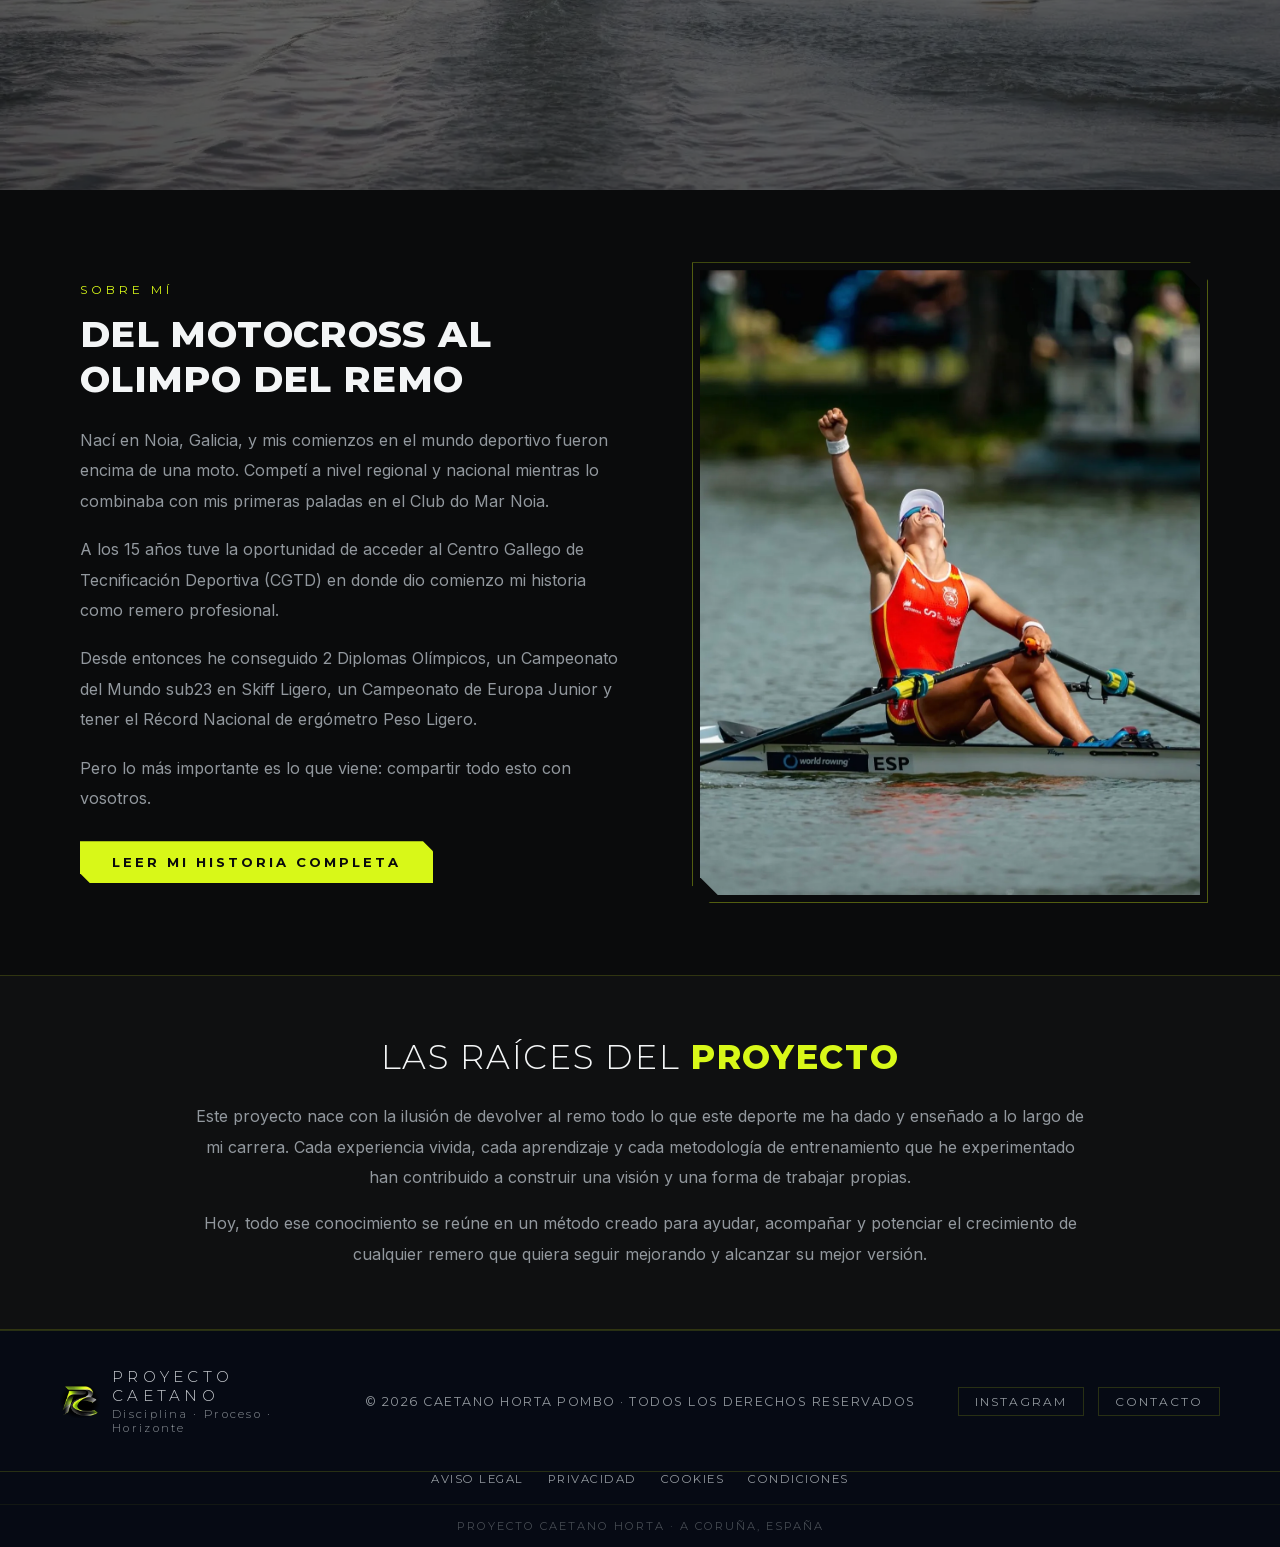
